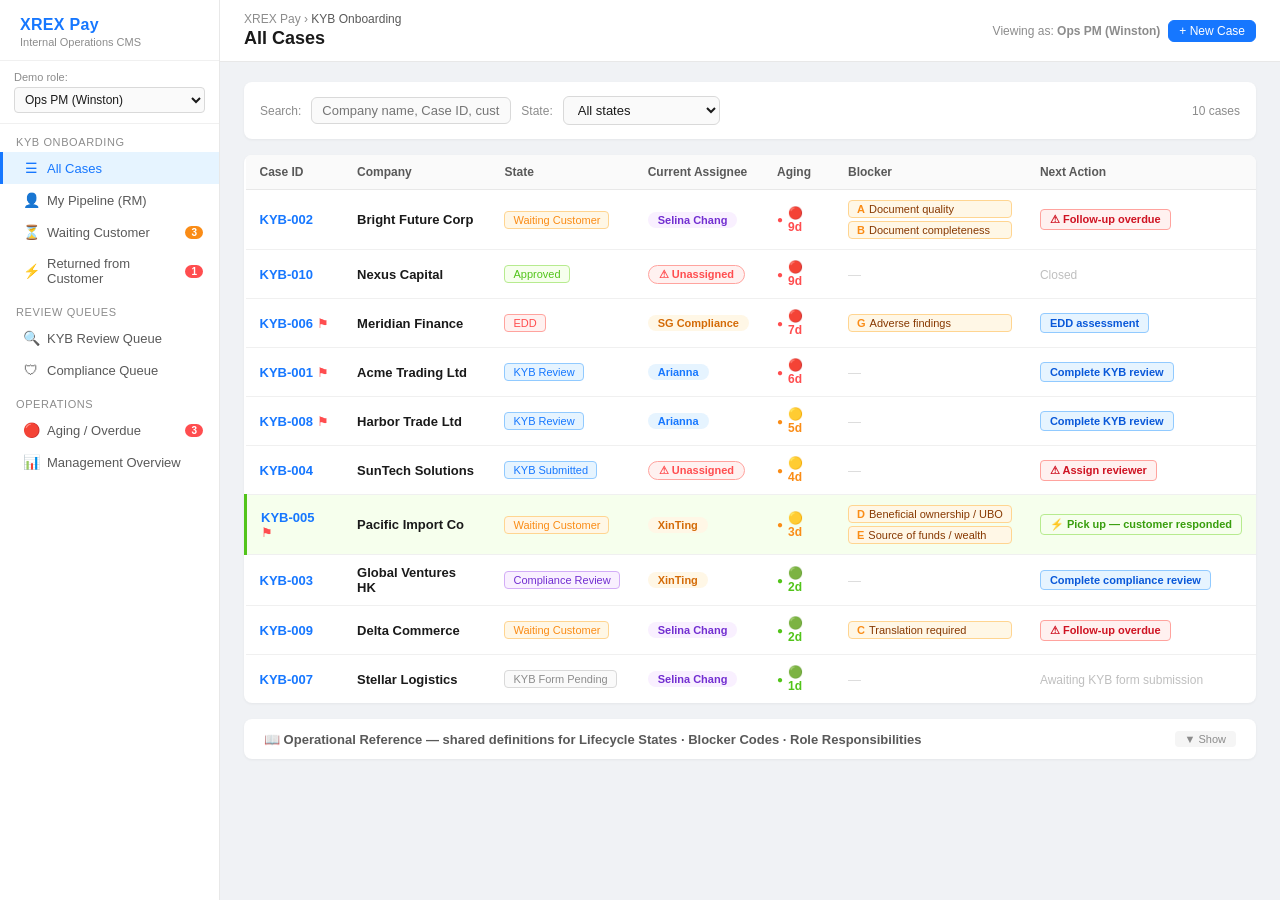
==== site/index.html @ d3f01a3d "Fix lifecycle state entry/exit criteria in Operational Reference KYB Form Pending entry: system-trig" ====
<!DOCTYPE html>
<html lang="en">
<head>
  <meta charset="UTF-8" />
  <meta name="viewport" content="width=device-width, initial-scale=1.0" />
  <title>KYB Operations Dashboard — XREX Pay</title>
  <link rel="stylesheet" href="styles.css" />
</head>
<body>
<div class="app-layout">

  <!-- ── Sidebar ── -->
  <aside class="sidebar">
    <div class="sidebar-logo">
      <div class="logo-label">XREX Pay</div>
      <div class="logo-sub">Internal Operations CMS</div>
    </div>

    <div class="role-switcher">
      <label>Demo role:</label>
      <select id="role-select">
        <option value="ops">Ops PM (Winston)</option>
        <option value="kyb">KYB Reviewer (Ariana)</option>
        <option value="compliance">Compliance (SG Compliance)</option>
        <option value="rm_selina">RM — Selina Chang</option>
      </select>
    </div>

    <div class="nav-group-label">KYB Onboarding</div>
    <div class="nav-item active" data-view="all">
      <span class="nav-icon">☰</span> All Cases
    </div>
    <div class="nav-item" data-view="my_pipeline">
      <span class="nav-icon">👤</span> My Pipeline (RM)
    </div>
    <div class="nav-item" data-view="waiting_customer">
      <span class="nav-icon">⏳</span> Waiting Customer
      <span class="nav-badge orange" id="badge-waiting"></span>
    </div>
    <div class="nav-item" data-view="returned">
      <span class="nav-icon">⚡</span> Returned from Customer
      <span class="nav-badge" id="badge-returned"></span>
    </div>

    <div class="nav-group-label">Review Queues</div>
    <div class="nav-item" data-view="kyb_queue">
      <span class="nav-icon">🔍</span> KYB Review Queue
    </div>
    <div class="nav-item" data-view="compliance_queue">
      <span class="nav-icon">🛡</span> Compliance Queue
    </div>

    <div class="nav-group-label">Operations</div>
    <div class="nav-item" data-view="aging_queue">
      <span class="nav-icon">🔴</span> Aging / Overdue
      <span class="nav-badge" id="badge-overdue"></span>
    </div>
    <div class="nav-item" data-view="mgmt">
      <span class="nav-icon">📊</span> Management Overview
    </div>
  </aside>

  <!-- ── Main content ── -->
  <div class="main-content">
    <div class="page-header">
      <div class="header-left">
        <div class="breadcrumb">XREX Pay &rsaquo; <span>KYB Onboarding</span></div>
        <h1 class="page-title" id="page-title">All Cases</h1>
      </div>
      <div class="header-right">
        <span style="font-size:12px;color:#8c8c8c;">Viewing as: <strong id="role-badge">Ops PM (Winston)</strong></span>
        <button class="btn btn-primary btn-sm" onclick="openModal('create-modal')">+ New Case</button>
      </div>
    </div>

    <div class="content-area">

      <!-- Returned-from-customer alert (shown only on returned view) -->
      <div class="alert-banner" id="returned-alert" style="display:none">
        ⚡ Cases in this queue must be picked up within 4 business hours. Reviewer: open the case and change state to KYB Review or Compliance Review.
      </div>

      <!-- Stats bar (shown only in Management Overview) -->
      <div class="stats-bar" id="stats-bar" style="display:none"></div>

      <!-- Filter bar -->
      <div class="filter-bar">
        <label>Search:</label>
        <input id="search-input" type="text" placeholder="Company name, Case ID, customer…" />
        <label>State:</label>
        <select id="state-filter">
          <option value="">All states</option>
          <option>KYB Form Pending</option>
          <option>KYB Submitted</option>
          <option>KYB Review</option>
          <option>Waiting Customer</option>
          <option>Compliance Review</option>
          <option>EDD</option>
          <option>Approved</option>
          <option>Rejected</option>
          <option>Abandoned</option>
        </select>
        <div class="filter-spacer"></div>
        <span class="filter-count" id="result-count"></span>
      </div>

      <!-- Table -->
      <div class="table-card">
        <div class="table-wrap">
          <table>
            <thead id="table-head"></thead>
            <tbody id="table-body"></tbody>
          </table>
        </div>
      </div>

      <!-- ── Operational Reference ── -->
      <div class="ref-section">
        <div class="ref-toggle-bar" id="ref-toggle-bar" onclick="toggleRef()">
          <span class="ref-toggle-label">📖 Operational Reference — shared definitions for Lifecycle States · Blocker Codes · Role Responsibilities</span>
          <span class="ref-toggle-caret" id="ref-caret">▼ Show</span>
        </div>
        <div id="ref-body" style="display:none">
          <div class="ref-tabs">
            <button class="ref-tab-btn active" onclick="showRefTab('states',this)">Lifecycle States</button>
            <button class="ref-tab-btn" onclick="showRefTab('blockers',this)">Blocker Codes</button>
            <button class="ref-tab-btn" onclick="showRefTab('roles',this)">Role Responsibilities</button>
          </div>

          <!-- ── Tab 1: Lifecycle States ── -->
          <div class="ref-content active" id="ref-states">
            <table class="ref-table">
              <thead>
                <tr>
                  <th style="width:155px">State</th>
                  <th style="width:24%">Definition</th>
                  <th style="width:19%">Entry Criteria</th>
                  <th style="width:19%">Exit Criteria</th>
                  <th style="width:150px">Current Assignee</th>
                  <th style="width:75px">State Type</th>
                </tr>
              </thead>
              <tbody>
                <tr>
                  <td><span class="tag tag-gray">KYB Form Pending</span></td>
                  <td>Customer has completed platform registration but has not submitted the KYB form.</td>
                  <td>Customer successfully completes platform registration.</td>
                  <td>Customer submits KYB form and initial documents → state advances to KYB Submitted.</td>
                  <td><span class="owner-chip owner-rm">Selina Chang</span></td>
                  <td><span class="tag tag-blue" style="font-size:10px">Active</span></td>
                </tr>
                <tr>
                  <td><span class="tag tag-blue">KYB Submitted</span></td>
                  <td>Customer has submitted the KYB form and initial documents, but review has not started yet.</td>
                  <td>Customer submits KYB form and initial documents.</td>
                  <td>Arianna or Charlotte picks up → KYB Review.</td>
                  <td><span class="owner-chip owner-kyb">Arianna</span><span class="ref-alert" style="margin-top:4px;display:block">Pick up within 1 business day</span></td>
                  <td><span class="tag tag-blue" style="font-size:10px">Active</span></td>
                </tr>
                <tr>
                  <td><span class="tag tag-blue">KYB Review</span></td>
                  <td>KYB Team is reviewing document quality and completeness.</td>
                  <td>Reviewer changes state to KYB Review before starting. Required — do not review without updating state.</td>
                  <td>(a) Complete → Compliance Review<br>(b) Docs needed → Waiting Customer<br>(c) Cannot proceed → Abandoned</td>
                  <td><span class="owner-chip owner-kyb">Arianna</span> or <span class="owner-chip owner-kyb">Charlotte</span><span class="ref-note" style="margin-top:4px;display:block">All blockers in one review cycle</span></td>
                  <td><span class="tag tag-blue" style="font-size:10px">Active</span></td>
                </tr>
                <tr>
                  <td><span class="tag tag-orange">Waiting Customer</span></td>
                  <td>Customer action required — document resubmission or additional clarification.</td>
                  <td>Reviewer transitions from KYB Review or Compliance Review. Triggered By and at least one Blocker Category required before transition.</td>
                  <td>Customer submits documents → RM ticks Customer Responded → Reviewer picks up within 4 business hours → Return to previous review stage (KYB Review or Compliance Review).</td>
                  <td><span class="owner-chip owner-rm">Selina Chang</span><span class="ref-note" style="margin-top:4px;display:block">Reviewer owns pickup on response</span></td>
                  <td><span class="tag tag-blue" style="font-size:10px">Active</span></td>
                </tr>
                <tr>
                  <td><span class="tag tag-purple">Compliance Review</span></td>
                  <td>Compliance is reviewing risk, business legitimacy, source of funds/wealth, ownership, or regulatory concerns.</td>
                  <td>KYB Checker advances from KYB Review when all KYB criteria are met.</td>
                  <td>(a) Compliant → Approved<br>(b) Docs needed → Waiting Customer (Compliance)<br>(c) Elevated risk → EDD<br>(d) Non-compliant → Rejected</td>
                  <td><span class="owner-chip owner-compliance">XinTing</span> or <span class="owner-chip owner-compliance">Chung Yee</span></td>
                  <td><span class="tag tag-blue" style="font-size:10px">Active</span></td>
                </tr>
                <tr>
                  <td><span class="tag tag-red">EDD</span></td>
                  <td>Enhanced due diligence required due to higher risk or complexity.</td>
                  <td>SG Compliance triggers from Compliance Review. Examples include: confirmed PEP or sanctions match; adverse media linking principal to financial crime; UBO concerns unresolved after document requests; high-risk jurisdiction; complex or opaque ownership structure; unexplained source of funds or wealth; business legitimacy concerns; internal risk score threshold.</td>
                  <td>(a) Risk acceptable → Approved<br>(b) Risk unacceptable → Rejected</td>
                  <td><span class="owner-chip owner-compliance">SG Compliance</span></td>
                  <td><span class="tag tag-blue" style="font-size:10px">Active</span></td>
                </tr>
                <tr>
                  <td><span class="tag tag-green">Approved</span></td>
                  <td>Customer passed KYB. Cleared to onboard.</td>
                  <td>Compliance Checker approves after completing Compliance Review or EDD.</td>
                  <td>Terminal. RM notifies customer.</td>
                  <td>—</td>
                  <td><span class="tag tag-gray" style="font-size:10px">Closed</span></td>
                </tr>
                <tr>
                  <td><span class="tag tag-red">Rejected</span></td>
                  <td>Customer failed KYB or was rejected by Compliance. Cannot onboard.</td>
                  <td>Arianna, Charlotte, or Compliance rejects with documented reason in Activity Log.</td>
                  <td>Terminal. RM notifies customer within 1 business day.</td>
                  <td>—</td>
                  <td><span class="tag tag-gray" style="font-size:10px">Closed</span></td>
                </tr>
                <tr>
                  <td><span class="tag tag-gray">Abandoned</span></td>
                  <td>Customer stopped progressing or did not respond for a defined period.</td>
                  <td>Waiting Customer or KYB Form Pending inactive for a defined period; customer explicitly withdraws; or RM confirms termination with an Abandoned Reason.</td>
                  <td>Terminal. Customer may re-engage and require a new case.</td>
                  <td><span class="owner-chip owner-rm">Selina Chang</span></td>
                  <td><span class="tag tag-gray" style="font-size:10px">Closed</span></td>
                </tr>
              </tbody>
            </table>

            <!-- EDD Trigger Framework -->
            <div style="margin-top:24px">
              <div style="font-size:11px;font-weight:700;color:#8c8c8c;text-transform:uppercase;letter-spacing:0.5px;margin-bottom:10px;padding-bottom:6px;border-bottom:1px solid #f0f0f0">EDD Trigger Framework — When SG Compliance Escalates to EDD</div>
              <table class="ref-table">
                <thead>
                  <tr><th style="width:110px">Category</th><th>Trigger</th><th style="width:160px">Who Raises</th><th>Threshold</th></tr>
                </thead>
                <tbody>
                  <tr>
                    <td><span class="tag tag-red">Screening</span></td>
                    <td>Confirmed sanctions match (OFAC / UN / local list)</td>
                    <td><span class="owner-chip owner-compliance">SG Compliance</span></td>
                    <td>Any confirmed match — EDD mandatory</td>
                  </tr>
                  <tr>
                    <td><span class="tag tag-red">Screening</span></td>
                    <td>Confirmed PEP match on director, UBO, or authorised signatory</td>
                    <td><span class="owner-chip owner-compliance">SG Compliance</span></td>
                    <td>Confirmed match — EDD mandatory</td>
                  </tr>
                  <tr>
                    <td><span class="tag tag-orange">Screening</span></td>
                    <td>Former government official, state enterprise executive, or regulator (below formal PEP threshold)</td>
                    <td><span class="owner-chip owner-compliance">SG Compliance</span></td>
                    <td>Judgment — document the reasoning</td>
                  </tr>
                  <tr>
                    <td><span class="tag tag-orange">Screening</span></td>
                    <td>Adverse media — material and recent (within 5 years), linking principal to financial crime or regulatory action</td>
                    <td><span class="owner-chip owner-compliance">SG Compliance</span></td>
                    <td>Judgment — old or unrelated coverage does not require EDD</td>
                  </tr>
                  <tr>
                    <td><span class="tag tag-blue">Ownership</span></td>
                    <td>Beneficial ownership cannot be confirmed after 2 rounds of document requests</td>
                    <td><span class="owner-chip owner-kyb">Arianna / Charlotte</span> flags → Compliance decides</td>
                    <td>KYB escalates; Compliance decides on EDD</td>
                  </tr>
                  <tr>
                    <td><span class="tag tag-blue">Ownership</span></td>
                    <td>3+ corporate layers with jurisdictional complexity and no clear path to natural persons</td>
                    <td><span class="owner-chip owner-kyb">Arianna / Charlotte</span> flags → Compliance decides</td>
                    <td>Judgment — document structure in Activity Log</td>
                  </tr>
                  <tr>
                    <td><span class="tag tag-purple">Jurisdiction</span></td>
                    <td>Entity or UBO in FATF grey/blacklisted jurisdiction</td>
                    <td><span class="owner-chip owner-compliance">SG Compliance</span></td>
                    <td>Check FATF list — flag in Compliance Review</td>
                  </tr>
                  <tr>
                    <td><span class="tag tag-gray">Business</span></td>
                    <td>Unusual business model or transaction pattern inconsistent with entity type or stated activities</td>
                    <td><span class="owner-chip owner-compliance">SG Compliance</span></td>
                    <td>Judgment — document specific concern in Activity Log</td>
                  </tr>
                  <tr>
                    <td><span class="tag tag-gray">Funds</span></td>
                    <td>Source of funds or wealth remains unexplained after E document requests (Round 1)</td>
                    <td><span class="owner-chip owner-compliance">SG Compliance</span></td>
                    <td>After one round of E returns insufficient documentation</td>
                  </tr>
                </tbody>
              </table>
              <div style="font-size:11px;color:#8c8c8c;margin-top:8px;line-height:1.6">EDD is a Compliance decision — KYB can flag concerns but cannot trigger EDD. Not every G finding requires EDD: a false positive resolved quickly does not. EDD can revert to Compliance Review if elevated risk is cleared, with documented rationale in Activity Log.</div>
            </div>

          </div>

          <!-- ── Tab 2: Blocker Codes ── -->
          <div class="ref-content" id="ref-blockers">
            <div class="blocker-ref-grid">
              <div class="blocker-ref-card">
                <div class="blocker-ref-header"><span class="blocker-ref-code">A</span><span class="blocker-ref-name">Document Quality</span></div>
                <div class="blocker-ref-body">
                  <div class="blocker-ref-def">The submitted document cannot be accepted due to format, legibility, or validity issues.</div>
                  <div class="blocker-ref-label">Examples</div>
                  <div class="blocker-ref-examples">Screenshot or phone photo instead of a scanned PDF · Blurry or dark scan where text is unreadable · Expired document (passport, license, registration cert) · Black-and-white copy when color is required</div>
                  <div class="blocker-ref-label">Request</div>
                  <span class="blocker-ref-request">"Please resubmit [document name] as a clear, color PDF scan. The document must be valid and unexpired, with all text clearly legible."</span>
                </div>
              </div>
              <div class="blocker-ref-card">
                <div class="blocker-ref-header"><span class="blocker-ref-code">B</span><span class="blocker-ref-name">Document Completeness</span></div>
                <div class="blocker-ref-body">
                  <div class="blocker-ref-def">The required document exists but is not fully submitted.</div>
                  <div class="blocker-ref-label">Examples</div>
                  <div class="blocker-ref-examples">Signature page missing from incorporation certificate · Pages 3–5 missing from bank statement · Form submitted with required sections left blank</div>
                  <div class="blocker-ref-label">Request</div>
                  <span class="blocker-ref-request">"Please resubmit the complete [document name]. The following is missing: [specify page / section / signature]."</span>
                </div>
              </div>
              <div class="blocker-ref-card">
                <div class="blocker-ref-header"><span class="blocker-ref-code">C</span><span class="blocker-ref-name">Translation Required</span></div>
                <div class="blocker-ref-body">
                  <div class="blocker-ref-def">Document is in a language other than English or Traditional Chinese and requires a certified translation.</div>
                  <div class="blocker-ref-label">Examples</div>
                  <div class="blocker-ref-examples">Mandarin-only incorporation certificate · Arabic bank statement · Japanese company profile or registry extract</div>
                  <div class="blocker-ref-label">Request</div>
                  <span class="blocker-ref-request">"Please submit a certified English translation of [document], signed and stamped by a licensed translator. Submit the original and translation together."</span>
                </div>
              </div>
              <div class="blocker-ref-card">
                <div class="blocker-ref-header"><span class="blocker-ref-code">D</span><span class="blocker-ref-name">Beneficial Ownership / UBO</span></div>
                <div class="blocker-ref-body">
                  <div class="blocker-ref-def">Beneficial ownership structure cannot be confirmed from submitted documents. All natural persons holding >25% must be identified and verified.</div>
                  <div class="blocker-ref-label">Examples</div>
                  <div class="blocker-ref-examples">Corporate shareholder with no natural persons identified below · UBO holding >25% not declared · Identity documents (passport or national ID) missing for one or more UBOs</div>
                  <div class="blocker-ref-label">Request</div>
                  <span class="blocker-ref-request">"Please submit: (1) UBO declaration form naming all natural persons with >25% beneficial ownership; (2) Passport or national ID copy for each identified UBO."</span>
                </div>
              </div>
              <div class="blocker-ref-card">
                <div class="blocker-ref-header"><span class="blocker-ref-code">E</span><span class="blocker-ref-name">Source of Funds / Source of Wealth</span></div>
                <div class="blocker-ref-body">
                  <div class="blocker-ref-def">SoF and SoW are distinct questions requiring different documents. <strong>You must specify which is required when entering Waiting Customer — leaving this ambiguous causes a second round.</strong></div>
                  <div style="display:grid;grid-template-columns:1fr 1fr;gap:8px;margin:8px 0">
                    <div style="background:#f6ffed;border:1px solid #b7eb8f;border-radius:4px;padding:8px">
                      <div class="blocker-ref-label" style="color:#389e0d">Source of Funds (SoF)</div>
                      <div style="font-size:11px;color:#595959;margin-top:3px;line-height:1.5"><em>Where did THIS transaction's money come from?</em><br><strong>Documents:</strong> Bank statements 6–12 months · Invoices / payroll · Asset sale records</div>
                    </div>
                    <div style="background:#fff7e6;border:1px solid #ffd591;border-radius:4px;padding:8px">
                      <div class="blocker-ref-label" style="color:#d46b08">Source of Wealth (SoW)</div>
                      <div style="font-size:11px;color:#595959;margin-top:3px;line-height:1.5"><em>How did the UBO accumulate their overall wealth?</em><br><strong>Documents:</strong> Multi-year financials · Property / investment records · Inheritance docs</div>
                    </div>
                  </div>
                  <div class="blocker-ref-label">When to raise each</div>
                  <div class="blocker-ref-examples">SoF: transaction volume high or inflows unexplained · SoW: UBO net worth inconsistent with declared income or business size · Both: high-risk profile with significant volume</div>
                  <span class="blocker-ref-alert">⚠ Select SoF / SoW / Both in the state change modal when entering Waiting Customer with E. The system requires a sub-selection before confirming.</span>
                </div>
              </div>
              <div class="blocker-ref-card">
                <div class="blocker-ref-header"><span class="blocker-ref-code">F</span><span class="blocker-ref-name">Business Legitimacy</span></div>
                <div class="blocker-ref-body">
                  <div class="blocker-ref-def">Stated business activities cannot be verified or are inconsistent with submitted documentation.</div>
                  <div class="blocker-ref-label">Examples</div>
                  <div class="blocker-ref-examples">Business license scope does not match stated activities · Website inaccessible or describes different services · Trading volume claimed is inconsistent with business size or history</div>
                  <div class="blocker-ref-label">Request</div>
                  <span class="blocker-ref-request">"Please provide: business license (showing permitted activities), company website URL, and a brief description of your primary business activities and customers or suppliers."</span>
                </div>
              </div>
              <div class="blocker-ref-card">
                <div class="blocker-ref-header" style="background:#fff1f0;border-bottom-color:#ffa39e"><span class="blocker-ref-code" style="color:#ff4d4f">G</span><span class="blocker-ref-name" style="color:#a8071a">Adverse Findings — Compliance Escalation Flag</span></div>
                <div class="blocker-ref-body">
                  <div class="blocker-ref-def"><strong>G is not a document blocker.</strong> It is a compliance escalation flag. When G is raised, the action is internal — not a customer document request. <strong>G as the sole blocker blocks the Waiting Customer transition.</strong></div>
                  <div class="blocker-ref-label">Findings that trigger G</div>
                  <div class="blocker-ref-examples">PEP match on director, UBO, or authorised signatory · OFAC / UN / local sanctions match · Adverse media linking principal to regulatory action, fraud, or financial crime</div>
                  <div class="blocker-ref-label">Correct action when G is raised</div>
                  <div style="font-size:11px;color:#595959;line-height:1.7;margin-top:3px">
                    <strong>1.</strong> Do not contact the customer or request documents.<br>
                    <strong>2.</strong> Transition to Compliance Review (if not already there).<br>
                    <strong>3.</strong> Log the specific finding in Activity Log.<br>
                    <strong>4.</strong> SG Compliance assesses → decides: clear, EDD, or reject.<br>
                    <strong>5.</strong> EDD is triggered by Compliance only — not by the KYB reviewer.
                  </div>
                  <span class="blocker-ref-alert" style="margin-top:6px">⚠ G alone → not Waiting Customer. G + document blockers (e.g. G + D) → Waiting Customer is allowed, but document request must be Compliance-directed.</span>
                </div>
              </div>
              <div class="blocker-ref-card">
                <div class="blocker-ref-header"><span class="blocker-ref-code">H</span><span class="blocker-ref-name">Internal / Process Issue</span></div>
                <div class="blocker-ref-body">
                  <div class="blocker-ref-def">The delay is caused by an internal issue — not by the customer.</div>
                  <div class="blocker-ref-label">Examples</div>
                  <div class="blocker-ref-examples">Reviewer unavailable due to leave · Unclear internal ownership · Pending legal or compliance opinion · System access issue</div>
                  <span class="blocker-ref-alert">⚠ Do NOT send the case to Waiting Customer for Blocker H. Case stays in the reviewer's current state. Log the issue in Activity Log and notify Ops PM. The customer is not responsible for internal delays and must not be contacted about them.</span>
                </div>
              </div>
            </div>
          </div>

          <!-- ── Tab 3: Role Responsibilities ── -->
          <div class="ref-content" id="ref-roles">
            <div class="role-cards">
              <div class="role-card">
                <div class="role-card-header rm">Selina Chang — RM</div>
                <div class="role-card-body">
                  <div class="role-section">
                    <div class="role-section-title">Responsibilities</div>
                    <ul>
                      <li>Create KYB cases at point of customer registration</li>
                      <li>Maintain customer relationship throughout the onboarding lifecycle</li>
                      <li>Log every customer contact attempt with date and outcome</li>
                      <li>Set and update Next Follow-up Date after each contact</li>
                      <li>Tick Customer Responded immediately when customer submits documents</li>
                      <li>Advance KYB Form Pending → KYB Submitted after confirming document submission</li>
                      <li>Mark Abandoned after 3 unanswered attempts within 14 days — notify Ops PM first</li>
                    </ul>
                  </div>
                  <div class="role-section dont">
                    <div class="role-section-title">Does NOT</div>
                    <ul>
                      <li>Assess or review KYB documents — Arianna's scope</li>
                      <li>Change state to KYB Review, Compliance Review, or EDD</li>
                      <li>Remove the Customer Responded checkbox — reviewer's action</li>
                      <li>Contact customer about compliance findings — SG Compliance directs this</li>
                    </ul>
                  </div>
                </div>
              </div>
              <div class="role-card">
                <div class="role-card-header kyb">Arianna — KYB Reviewer</div>
                <div class="role-card-body">
                  <div class="role-section">
                    <div class="role-section-title">Responsibilities</div>
                    <ul>
                      <li>Pick up KYB Submitted cases within 1 business day</li>
                      <li>Change state to KYB Review explicitly before starting review</li>
                      <li>Identify ALL blockers in a single review cycle</li>
                      <li>Log all blockers with specific notes before entering Waiting Customer</li>
                      <li>Pick up from Returned from Customer queue within 4 business hours</li>
                      <li>Clear the Customer Responded checkbox when picking up a returned case</li>
                      <li>Advance to Compliance Review only when all KYB criteria are fully met</li>
                    </ul>
                  </div>
                  <div class="role-section dont">
                    <div class="role-section-title">Does NOT</div>
                    <ul>
                      <li>Contact customers directly — Selina's scope</li>
                      <li>Make decisions on sanctions, PEP, or adverse media — escalate to SG Compliance</li>
                      <li>Approve or reject cases</li>
                    </ul>
                  </div>
                </div>
              </div>
              <div class="role-card">
                <div class="role-card-header comp">SG Compliance</div>
                <div class="role-card-body">
                  <div class="role-section">
                    <div class="role-section-title">Responsibilities</div>
                    <ul>
                      <li>Pick up Compliance Review cases within 1 business day</li>
                      <li>Conduct PEP screening, sanctions screening, and adverse media review</li>
                      <li>Assess source of funds and source of wealth as required</li>
                      <li>Trigger Waiting Customer (Triggered By: Compliance) when additional documents are needed</li>
                      <li>Trigger EDD when specific risk criteria are met</li>
                      <li>Issue Approved or Rejected with findings documented in Activity Log before state change</li>
                      <li>Manage EDD cases through to a final decision</li>
                    </ul>
                  </div>
                  <div class="role-section dont">
                    <div class="role-section-title">Does NOT</div>
                    <ul>
                      <li>Review KYB-layer documents — Arianna's scope</li>
                      <li>Contact customers directly — Selina's scope</li>
                      <li>Issue Approved or Rejected without a logged finding</li>
                    </ul>
                  </div>
                </div>
              </div>
            </div>
          </div>

        </div><!-- end ref-body -->
      </div><!-- end ref-section -->

    </div>
  </div>

</div>

<!-- ── Drawer backdrop ── -->
<div class="drawer-backdrop" id="drawer-backdrop" onclick="document.querySelectorAll('.drawer.open').forEach(d=>d.classList.remove('open'));this.classList.remove('open')"></div>

<!-- ── Create Case Modal ── -->
<div class="modal-backdrop" id="create-modal">
  <div class="modal">
    <div class="modal-header">
      <div class="modal-title">Create New KYB Case</div>
    </div>
    <div class="modal-body">
      <div class="form-row">
        <div class="form-group">
          <label class="form-label">Customer Name *</label>
          <input class="form-input" type="text" placeholder="Full legal name" />
        </div>
        <div class="form-group">
          <label class="form-label">Company Name *</label>
          <input class="form-input" type="text" placeholder="Registered company name" />
        </div>
      </div>
      <div class="form-row">
        <div class="form-group">
          <label class="form-label">RM Owner *</label>
          <select class="form-select">
            <option>Selina Chang</option>
          </select>
        </div>
        <div class="form-group">
          <label class="form-label">Registration Date *</label>
          <input class="form-input" type="date" value="2026-06-01" />
        </div>
      </div>
      <div class="form-row">
        <div class="form-group full">
          <label class="form-label">Case Notes</label>
          <textarea class="form-textarea" placeholder="Initial context, source of lead, any known flags…"></textarea>
        </div>
      </div>
      <p style="font-size:12px;color:#8c8c8c;margin-top:4px">Initial state: <strong>KYB Form Pending</strong>. Case ID will be auto-assigned.</p>
    </div>
    <div class="modal-footer">
      <button class="btn btn-default" onclick="closeModal('create-modal')">Cancel</button>
      <button class="btn btn-primary" onclick="alert('Demo: Case would be created with next sequential ID (KYB-011). State: KYB Form Pending.');closeModal('create-modal')">Create Case</button>
    </div>
  </div>
</div>

<script src="app.js"></script>
<script>
  document.addEventListener('DOMContentLoaded', initIndex);

  function toggleRef() {
    const body = document.getElementById('ref-body');
    const caret = document.getElementById('ref-caret');
    const bar = document.getElementById('ref-toggle-bar');
    const open = body.style.display === 'none';
    body.style.display = open ? '' : 'none';
    caret.textContent = open ? '▲ Hide' : '▼ Show';
    bar.classList.toggle('open', open);
  }

  function showRefTab(tab, btn) {
    document.querySelectorAll('.ref-content').forEach(el => el.classList.remove('active'));
    document.querySelectorAll('.ref-tab-btn').forEach(el => el.classList.remove('active'));
    document.getElementById('ref-' + tab).classList.add('active');
    btn.classList.add('active');
  }
</script>
</body>
</html>
---- site/styles.css ----
/* ── Reset & Base ── */
*, *::before, *::after { box-sizing: border-box; margin: 0; padding: 0; }
body { font-family: -apple-system, BlinkMacSystemFont, 'Segoe UI', sans-serif; font-size: 14px; color: #1a1a1a; background: #f0f2f5; }
a { text-decoration: none; color: inherit; }

/* ── Layout ── */
.app-layout { display: flex; height: 100vh; overflow: hidden; }
.sidebar { width: 220px; min-width: 220px; background: #fff; border-right: 1px solid #e8e8e8; display: flex; flex-direction: column; overflow-y: auto; }
.main-content { flex: 1; display: flex; flex-direction: column; overflow: hidden; }
.content-area { flex: 1; overflow-y: auto; padding: 20px 24px; }

/* ── Sidebar ── */
.sidebar-logo { padding: 16px 20px 12px; border-bottom: 1px solid #f0f0f0; }
.sidebar-logo .logo-label { font-size: 16px; font-weight: 600; color: #1677ff; letter-spacing: 0.3px; }
.sidebar-logo .logo-sub { font-size: 11px; color: #8c8c8c; margin-top: 2px; }

.role-switcher { padding: 10px 14px; border-bottom: 1px solid #f0f0f0; }
.role-switcher label { font-size: 11px; color: #8c8c8c; display: block; margin-bottom: 4px; }
.role-switcher select { width: 100%; font-size: 12px; padding: 4px 6px; border: 1px solid #d9d9d9; border-radius: 4px; background: #fafafa; color: #1a1a1a; cursor: pointer; }

.nav-group-label { padding: 12px 16px 4px; font-size: 11px; color: #8c8c8c; font-weight: 500; text-transform: uppercase; letter-spacing: 0.6px; }
.nav-item { display: flex; align-items: center; gap: 8px; padding: 8px 16px 8px 20px; cursor: pointer; color: #595959; font-size: 13px; transition: all 0.15s; border-left: 3px solid transparent; position: relative; }
.nav-item:hover { background: #f5f5f5; color: #1677ff; }
.nav-item.active { background: #e6f4ff; color: #1677ff; border-left-color: #1677ff; font-weight: 500; }
.nav-item .nav-icon { font-size: 14px; width: 16px; text-align: center; }
.nav-badge { margin-left: auto; background: #ff4d4f; color: #fff; border-radius: 10px; font-size: 10px; padding: 1px 6px; font-weight: 600; }
.nav-badge.orange { background: #fa8c16; }
.nav-badge.blue { background: #1677ff; }

/* ── Page Header ── */
.page-header { background: #fff; border-bottom: 1px solid #e8e8e8; padding: 12px 24px; display: flex; align-items: center; justify-content: space-between; flex-wrap: wrap; gap: 8px; }
.header-left { display: flex; flex-direction: column; gap: 2px; }
.breadcrumb { font-size: 12px; color: #8c8c8c; }
.breadcrumb span { color: #595959; }
.page-title { font-size: 18px; font-weight: 600; color: #1a1a1a; }
.header-right { display: flex; align-items: center; gap: 8px; }

/* ── Buttons ── */
.btn { display: inline-flex; align-items: center; gap: 6px; padding: 6px 14px; border-radius: 6px; font-size: 13px; font-weight: 500; cursor: pointer; border: 1px solid transparent; transition: all 0.15s; }
.btn-primary { background: #1677ff; color: #fff; border-color: #1677ff; }
.btn-primary:hover { background: #4096ff; border-color: #4096ff; }
.btn-default { background: #fff; color: #595959; border-color: #d9d9d9; }
.btn-default:hover { color: #1677ff; border-color: #1677ff; }
.btn-danger { background: #fff; color: #ff4d4f; border-color: #ff4d4f; }
.btn-danger:hover { background: #fff1f0; }
.btn-ghost { background: transparent; color: #595959; border-color: transparent; }
.btn-ghost:hover { background: #f5f5f5; color: #1677ff; }
.btn-sm { padding: 3px 10px; font-size: 12px; }
.btn-icon { padding: 6px; border-radius: 6px; background: transparent; border: 1px solid transparent; cursor: pointer; color: #595959; font-size: 16px; transition: all 0.15s; }
.btn-icon:hover { background: #f5f5f5; color: #1677ff; }

/* ── Filter Bar ── */
.filter-bar { background: #fff; border-radius: 8px; padding: 14px 16px; margin-bottom: 16px; display: flex; align-items: center; gap: 10px; flex-wrap: wrap; box-shadow: 0 1px 3px rgba(0,0,0,0.05); }
.filter-bar input, .filter-bar select { padding: 5px 10px; border: 1px solid #d9d9d9; border-radius: 6px; font-size: 13px; color: #1a1a1a; background: #fafafa; }
.filter-bar input:focus, .filter-bar select:focus { outline: none; border-color: #1677ff; box-shadow: 0 0 0 2px rgba(22,119,255,0.1); }
.filter-bar input { min-width: 200px; }
.filter-bar label { font-size: 12px; color: #8c8c8c; white-space: nowrap; }
.filter-spacer { flex: 1; }
.filter-count { font-size: 12px; color: #8c8c8c; white-space: nowrap; }

/* ── Table ── */
.table-card { background: #fff; border-radius: 8px; box-shadow: 0 1px 3px rgba(0,0,0,0.05); overflow: hidden; }
.table-wrap { overflow-x: auto; }
table { width: 100%; border-collapse: collapse; }
thead th { background: #fafafa; padding: 10px 14px; text-align: left; font-size: 12px; font-weight: 600; color: #595959; border-bottom: 1px solid #e8e8e8; white-space: nowrap; cursor: pointer; user-select: none; }
thead th:hover { background: #f0f0f0; color: #1677ff; }
thead th .sort-icon { margin-left: 4px; opacity: 0.4; }
thead th.sorted .sort-icon { opacity: 1; color: #1677ff; }
tbody tr { border-bottom: 1px solid #f0f0f0; transition: background 0.1s; cursor: pointer; }
tbody tr:last-child { border-bottom: none; }
tbody tr:hover { background: #fafafa; }
tbody td { padding: 10px 14px; font-size: 13px; color: #1a1a1a; vertical-align: middle; }
.table-empty { padding: 48px; text-align: center; color: #8c8c8c; }

/* ── Tags / Badges ── */
.tag { display: inline-flex; align-items: center; gap: 4px; padding: 2px 8px; border-radius: 4px; font-size: 11px; font-weight: 500; white-space: nowrap; }
.tag-default { background: #f5f5f5; color: #595959; border: 1px solid #e8e8e8; }
.tag-blue { background: #e6f4ff; color: #1677ff; border: 1px solid #91caff; }
.tag-green { background: #f6ffed; color: #52c41a; border: 1px solid #b7eb8f; }
.tag-orange { background: #fff7e6; color: #fa8c16; border: 1px solid #ffd591; }
.tag-red { background: #fff1f0; color: #ff4d4f; border: 1px solid #ffa39e; }
.tag-purple { background: #f9f0ff; color: #722ed1; border: 1px solid #d3adf7; }
.tag-gray { background: #fafafa; color: #8c8c8c; border: 1px solid #d9d9d9; }
.tag-cyan { background: #e6fffb; color: #13c2c2; border: 1px solid #87e8de; }

/* ── Aging indicators ── */
.aging-dot { display: inline-flex; align-items: center; gap: 5px; font-size: 12px; font-weight: 600; }
.aging-dot.green { color: #52c41a; }
.aging-dot.yellow { color: #fa8c16; }
.aging-dot.red { color: #ff4d4f; }
.aging-dot::before { content: '●'; font-size: 10px; }

/* ── Priority flag ── */
.priority-flag { color: #ff4d4f; font-size: 13px; }

/* ── Drawer ── */
.drawer-backdrop { position: fixed; inset: 0; background: rgba(0,0,0,0.45); z-index: 1000; opacity: 0; pointer-events: none; transition: opacity 0.25s; }
.drawer-backdrop.open { opacity: 1; pointer-events: all; }
.drawer { position: fixed; top: 0; right: -700px; width: 680px; height: 100%; background: #fff; z-index: 1001; display: flex; flex-direction: column; box-shadow: -4px 0 20px rgba(0,0,0,0.12); transition: right 0.3s cubic-bezier(0.23,1,0.32,1); }
.drawer.open { right: 0; }
.drawer-sm { width: 420px; right: -420px; }
.drawer-sm.open { right: 0; }
.drawer-header { padding: 16px 20px; border-bottom: 1px solid #e8e8e8; display: flex; align-items: center; justify-content: space-between; flex-shrink: 0; }
.drawer-title { font-size: 15px; font-weight: 600; color: #1a1a1a; }
.drawer-close { background: none; border: none; font-size: 18px; color: #8c8c8c; cursor: pointer; padding: 4px; border-radius: 4px; line-height: 1; }
.drawer-close:hover { background: #f5f5f5; color: #1a1a1a; }
.drawer-body { flex: 1; overflow-y: auto; padding: 20px; }
.drawer-footer { padding: 12px 20px; border-top: 1px solid #e8e8e8; display: flex; justify-content: flex-end; gap: 8px; flex-shrink: 0; }

/* ── Activity Log ── */
.activity-timeline { display: flex; flex-direction: column; gap: 0; }
.activity-entry { display: flex; gap: 12px; position: relative; padding-bottom: 20px; }
.activity-entry:last-child { padding-bottom: 0; }
.activity-entry:last-child .activity-line { display: none; }
.activity-dot-col { display: flex; flex-direction: column; align-items: center; min-width: 28px; }
.activity-dot { width: 8px; height: 8px; border-radius: 50%; background: #1677ff; border: 2px solid #fff; box-shadow: 0 0 0 2px #1677ff; margin-top: 5px; flex-shrink: 0; }
.activity-dot.green { background: #52c41a; box-shadow: 0 0 0 2px #52c41a; }
.activity-dot.orange { background: #fa8c16; box-shadow: 0 0 0 2px #fa8c16; }
.activity-dot.red { background: #ff4d4f; box-shadow: 0 0 0 2px #ff4d4f; }
.activity-dot.gray { background: #8c8c8c; box-shadow: 0 0 0 2px #8c8c8c; }
.activity-line { flex: 1; width: 1px; background: #e8e8e8; margin-top: 4px; }
.activity-content { flex: 1; padding-bottom: 0; }
.activity-meta { display: flex; align-items: center; gap: 6px; flex-wrap: wrap; margin-bottom: 3px; }
.activity-actor { font-size: 12px; font-weight: 600; color: #1a1a1a; }
.activity-ts { font-size: 11px; color: #8c8c8c; }
.activity-desc { font-size: 13px; color: #595959; line-height: 1.5; }

/* ── Modal ── */
.modal-backdrop { position: fixed; inset: 0; background: rgba(0,0,0,0.45); z-index: 2000; display: flex; align-items: center; justify-content: center; opacity: 0; pointer-events: none; transition: opacity 0.2s; }
.modal-backdrop.open { opacity: 1; pointer-events: all; }
.modal { background: #fff; border-radius: 8px; width: 480px; max-width: 92vw; box-shadow: 0 8px 32px rgba(0,0,0,0.18); transform: scale(0.96); transition: transform 0.2s; }
.modal-backdrop.open .modal { transform: scale(1); }
.modal-header { padding: 16px 20px 12px; border-bottom: 1px solid #f0f0f0; }
.modal-title { font-size: 15px; font-weight: 600; }
.modal-body { padding: 20px; }
.modal-footer { padding: 12px 20px 16px; display: flex; justify-content: flex-end; gap: 8px; }

/* ── Form fields ── */
.form-section { margin-bottom: 20px; }
.form-section-title { font-size: 12px; font-weight: 600; color: #8c8c8c; text-transform: uppercase; letter-spacing: 0.6px; margin-bottom: 10px; padding-bottom: 6px; border-bottom: 1px solid #f0f0f0; }
.form-row { display: flex; gap: 16px; margin-bottom: 12px; flex-wrap: wrap; }
.form-group { display: flex; flex-direction: column; gap: 4px; flex: 1; min-width: 140px; }
.form-group.full { flex: 0 0 100%; }
.form-label { font-size: 12px; color: #8c8c8c; font-weight: 500; }
.form-value { font-size: 13px; color: #1a1a1a; }
.form-input { padding: 6px 10px; border: 1px solid #d9d9d9; border-radius: 6px; font-size: 13px; width: 100%; background: #fafafa; }
.form-input:focus { outline: none; border-color: #1677ff; box-shadow: 0 0 0 2px rgba(22,119,255,0.1); }
.form-select { padding: 6px 10px; border: 1px solid #d9d9d9; border-radius: 6px; font-size: 13px; width: 100%; background: #fafafa; }
.form-textarea { padding: 8px 10px; border: 1px solid #d9d9d9; border-radius: 6px; font-size: 13px; width: 100%; background: #fafafa; resize: vertical; min-height: 80px; }
.form-checkbox { display: flex; align-items: center; gap: 8px; cursor: pointer; }
.form-checkbox input[type=checkbox] { width: 14px; height: 14px; accent-color: #1677ff; cursor: pointer; }

/* ── Case Detail Layout ── */
.detail-layout { display: flex; gap: 20px; align-items: flex-start; }
.detail-main { flex: 1; min-width: 0; display: flex; flex-direction: column; gap: 16px; }
.detail-sidebar { width: 340px; min-width: 340px; display: flex; flex-direction: column; gap: 16px; }
.panel { background: #fff; border-radius: 8px; padding: 18px 20px; box-shadow: 0 1px 3px rgba(0,0,0,0.05); }
.panel-title { font-size: 12px; font-weight: 600; color: #8c8c8c; text-transform: uppercase; letter-spacing: 0.6px; margin-bottom: 14px; padding-bottom: 8px; border-bottom: 1px solid #f0f0f0; }

/* ── Blocker tags ── */
.blocker-list { display: flex; flex-wrap: wrap; gap: 6px; }
.blocker-tag { display: inline-flex; align-items: center; gap: 4px; padding: 3px 10px; border-radius: 4px; font-size: 11px; font-weight: 500; background: #fff7e6; color: #fa8c16; border: 1px solid #ffd591; }

/* ── Stats bar (Management Overview) ── */
.stats-bar { display: flex; gap: 12px; margin-bottom: 16px; flex-wrap: wrap; }
.stat-card { background: #fff; border-radius: 8px; padding: 14px 18px; flex: 1; min-width: 120px; box-shadow: 0 1px 3px rgba(0,0,0,0.05); }
.stat-label { font-size: 11px; color: #8c8c8c; margin-bottom: 4px; }
.stat-value { font-size: 22px; font-weight: 700; color: #1a1a1a; }
.stat-value.red { color: #ff4d4f; }
.stat-value.orange { color: #fa8c16; }
.stat-value.green { color: #52c41a; }

/* ── Alert banner ── */
.alert-banner { background: #fff1f0; border: 1px solid #ffa39e; border-radius: 6px; padding: 8px 14px; font-size: 12px; color: #ff4d4f; display: flex; align-items: center; gap: 6px; margin-bottom: 12px; }

/* ── Inline action bar (case detail top) ── */
.action-bar { background: #fff; border-radius: 8px; padding: 12px 16px; display: flex; align-items: center; gap: 10px; flex-wrap: wrap; box-shadow: 0 1px 3px rgba(0,0,0,0.05); margin-bottom: 4px; }
.action-bar-title { font-size: 13px; color: #8c8c8c; margin-right: 4px; }
.action-divider { width: 1px; height: 20px; background: #e8e8e8; margin: 0 4px; }

/* ── Row states ── */
/* Returned-from-customer rows get a green tint so reviewers spot them instantly */
tbody tr.row-returned { background: #f6ffed; }
tbody tr.row-returned:hover { background: #d9f7be !important; }
tbody tr.row-returned td:first-child { border-left: 3px solid #52c41a; }

/* ── Current Owner chip — shows WHO must act, not just who is assigned ── */
.owner-chip { display: inline-flex; align-items: center; padding: 2px 10px; border-radius: 12px; font-size: 11px; font-weight: 600; white-space: nowrap; }
/* RM owns waiting-customer follow-up */
.owner-rm         { background: #f9f0ff; color: #722ed1; }
/* KYB Reviewer owns their review queue */
.owner-kyb        { background: #e6f4ff; color: #1677ff; }
/* Compliance owns compliance review and EDD */
.owner-compliance { background: #fff7e6; color: #d46b08; }
/* Unassigned = blocker, shown in red */
.owner-unassigned { background: #fff1f0; color: #ff4d4f; border: 1px solid #ffa39e; }

/* ── Next Action chips — replaces status-only view with decision visibility ── */
.action-chip { display: inline-flex; align-items: center; padding: 3px 9px; border-radius: 4px; font-size: 11px; font-weight: 600; white-space: nowrap; }
/* Urgent: customer responded, reviewer must act within 4h */
.action-urgent  { background: #f6ffed; color: #389e0d; border: 1px solid #b7eb8f; }
/* Warning: overdue follow-up, unassigned reviewer */
.action-warning { background: #fff1f0; color: #cf1322; border: 1px solid #ffa39e; }
/* Active: in review, reviewer is working */
.action-active  { background: #e6f4ff; color: #0958d9; border: 1px solid #91caff; }
/* Waiting: follow-up needed, not yet overdue */
.action-waiting { background: #fff7e6; color: #d46b08; border: 1px solid #ffd591; }
/* Passive: no action needed from operator */
.action-passive { font-size: 12px; color: #bfbfbf; }

/* ── Blocker display — code + full label, not just code letter ── */
.blocker-tag { display: block; margin-bottom: 3px; padding: 2px 8px; border-radius: 4px; font-size: 11px; font-weight: 500; background: #fff7e6; color: #873800; border: 1px solid #ffd591; white-space: nowrap; }
.blocker-tag:last-child { margin-bottom: 0; }
.blocker-code { font-weight: 700; margin-right: 4px; color: #fa8c16; }

/* ── Date highlights for Selina's follow-up view ── */
.overdue-date { color: #cf1322; font-weight: 700; }
.today-date   { color: #d46b08; font-weight: 700; }

/* ── Stage breakdown table (Winston's Management Overview) ── */
.stage-breakdown { width: 100%; border-collapse: collapse; font-size: 13px; }
.stage-breakdown th { background: #fafafa; padding: 8px 12px; text-align: left; font-size: 11px; font-weight: 600; color: #8c8c8c; border-bottom: 1px solid #e8e8e8; text-transform: uppercase; letter-spacing: 0.4px; }
.stage-breakdown td { padding: 10px 12px; border-bottom: 1px solid #f5f5f5; vertical-align: middle; }
.stage-breakdown tr:last-child td { border-bottom: none; }
/* Bottleneck rows get a warm tint so Winston spots them without reading numbers */
.stage-breakdown tr.bottleneck-row td { background: #fffbe6; }
.stage-breakdown tr.bottleneck-row:first-child td:first-child { border-left: 3px solid #fa8c16; }

/* Stats bar allows block layout in management view */
.stats-bar { margin-bottom: 16px; }

/* ── Operational Reference Section ── */
.ref-section { background: #fff; border-radius: 8px; box-shadow: 0 1px 3px rgba(0,0,0,0.05); margin-top: 16px; overflow: hidden; }
.ref-toggle-bar { display: flex; align-items: center; justify-content: space-between; padding: 12px 20px; cursor: pointer; user-select: none; transition: background 0.1s; }
.ref-toggle-bar:hover { background: #fafafa; }
.ref-toggle-bar.open { border-bottom: 1px solid #e8e8e8; }
.ref-toggle-label { font-size: 13px; font-weight: 600; color: #595959; display: flex; align-items: center; gap: 8px; }
.ref-toggle-caret { font-size: 11px; color: #8c8c8c; background: #f5f5f5; padding: 2px 10px; border-radius: 4px; white-space: nowrap; }

.ref-tabs { display: flex; border-bottom: 1px solid #e8e8e8; padding: 0 20px; background: #fafafa; }
.ref-tab-btn { padding: 10px 16px; font-size: 12px; font-weight: 500; color: #8c8c8c; cursor: pointer; border: none; border-bottom: 2px solid transparent; margin-bottom: -1px; background: none; transition: all 0.15s; white-space: nowrap; }
.ref-tab-btn:hover { color: #1677ff; }
.ref-tab-btn.active { color: #1677ff; border-bottom-color: #1677ff; }
.ref-content { padding: 20px; display: none; }
.ref-content.active { display: block; }

/* Reference table (Lifecycle States tab) */
.ref-table { width: 100%; border-collapse: collapse; font-size: 12px; }
.ref-table th { background: #fafafa; padding: 8px 12px; text-align: left; font-size: 10px; font-weight: 700; color: #8c8c8c; border-bottom: 2px solid #e8e8e8; text-transform: uppercase; letter-spacing: 0.5px; white-space: nowrap; }
.ref-table td { padding: 12px; border-bottom: 1px solid #f5f5f5; vertical-align: top; line-height: 1.6; }
.ref-table tr:last-child td { border-bottom: none; }
.ref-note { font-size: 11px; color: #8c8c8c; font-style: italic; display: block; }
.ref-alert { font-size: 11px; color: #cf1322; font-weight: 600; display: block; }

/* Blocker reference grid (Blocker Codes tab) */
.blocker-ref-grid { display: grid; grid-template-columns: 1fr 1fr; gap: 12px; }
.blocker-ref-card { border: 1px solid #f0f0f0; border-radius: 6px; overflow: hidden; }
.blocker-ref-header { display: flex; align-items: center; gap: 10px; padding: 10px 14px; background: #fff7e6; border-bottom: 1px solid #ffe7ba; }
.blocker-ref-code { font-size: 16px; font-weight: 800; color: #fa8c16; min-width: 20px; }
.blocker-ref-name { font-size: 12px; font-weight: 700; color: #873800; }
.blocker-ref-body { padding: 12px 14px; }
.blocker-ref-def { font-size: 12px; color: #595959; margin-bottom: 8px; line-height: 1.5; }
.blocker-ref-label { font-size: 10px; font-weight: 700; color: #8c8c8c; text-transform: uppercase; letter-spacing: 0.5px; margin-top: 8px; margin-bottom: 3px; }
.blocker-ref-examples { font-size: 11px; color: #8c8c8c; line-height: 1.6; }
.blocker-ref-request { font-size: 11px; color: #0958d9; background: #e6f4ff; padding: 6px 10px; border-radius: 4px; border-left: 2px solid #4096ff; font-style: italic; line-height: 1.5; margin-top: 6px; display: block; }
.blocker-ref-alert { font-size: 11px; color: #cf1322; background: #fff1f0; padding: 6px 10px; border-radius: 4px; border-left: 2px solid #ff4d4f; font-weight: 600; line-height: 1.5; margin-top: 6px; display: block; }

/* Role responsibility cards (Role Responsibilities tab) */
.role-cards { display: grid; grid-template-columns: 1fr 1fr 1fr; gap: 16px; }
.role-card { border: 1px solid #e8e8e8; border-radius: 8px; overflow: hidden; }
.role-card-header { padding: 12px 16px; font-size: 13px; font-weight: 700; }
.role-card-header.rm   { background: #f9f0ff; color: #531dab; border-bottom: 2px solid #d3adf7; }
.role-card-header.kyb  { background: #e6f4ff; color: #0958d9; border-bottom: 2px solid #91caff; }
.role-card-header.comp { background: #fff7e6; color: #ad4e00; border-bottom: 2px solid #ffd591; }
.role-card-body { padding: 14px 16px; }
.role-section { margin-bottom: 12px; }
.role-section:last-child { margin-bottom: 0; }
.role-section-title { font-size: 10px; font-weight: 700; color: #8c8c8c; text-transform: uppercase; letter-spacing: 0.5px; margin-bottom: 6px; }
.role-section ul { list-style: none; padding: 0; margin: 0; }
.role-section li { font-size: 11px; color: #595959; padding: 3px 0 3px 14px; position: relative; line-height: 1.5; }
.role-section li::before { content: '→'; position: absolute; left: 0; color: #1677ff; font-size: 10px; }
.role-section.dont li::before { content: '✕'; color: #bfbfbf; }

/* ── Responsive ── */
@media (max-width: 900px) {
  .sidebar { width: 180px; min-width: 180px; }
  .detail-layout { flex-direction: column; }
  .detail-sidebar { width: 100%; min-width: 0; }
  .blocker-ref-grid { grid-template-columns: 1fr; }
  .role-cards { grid-template-columns: 1fr; }
}
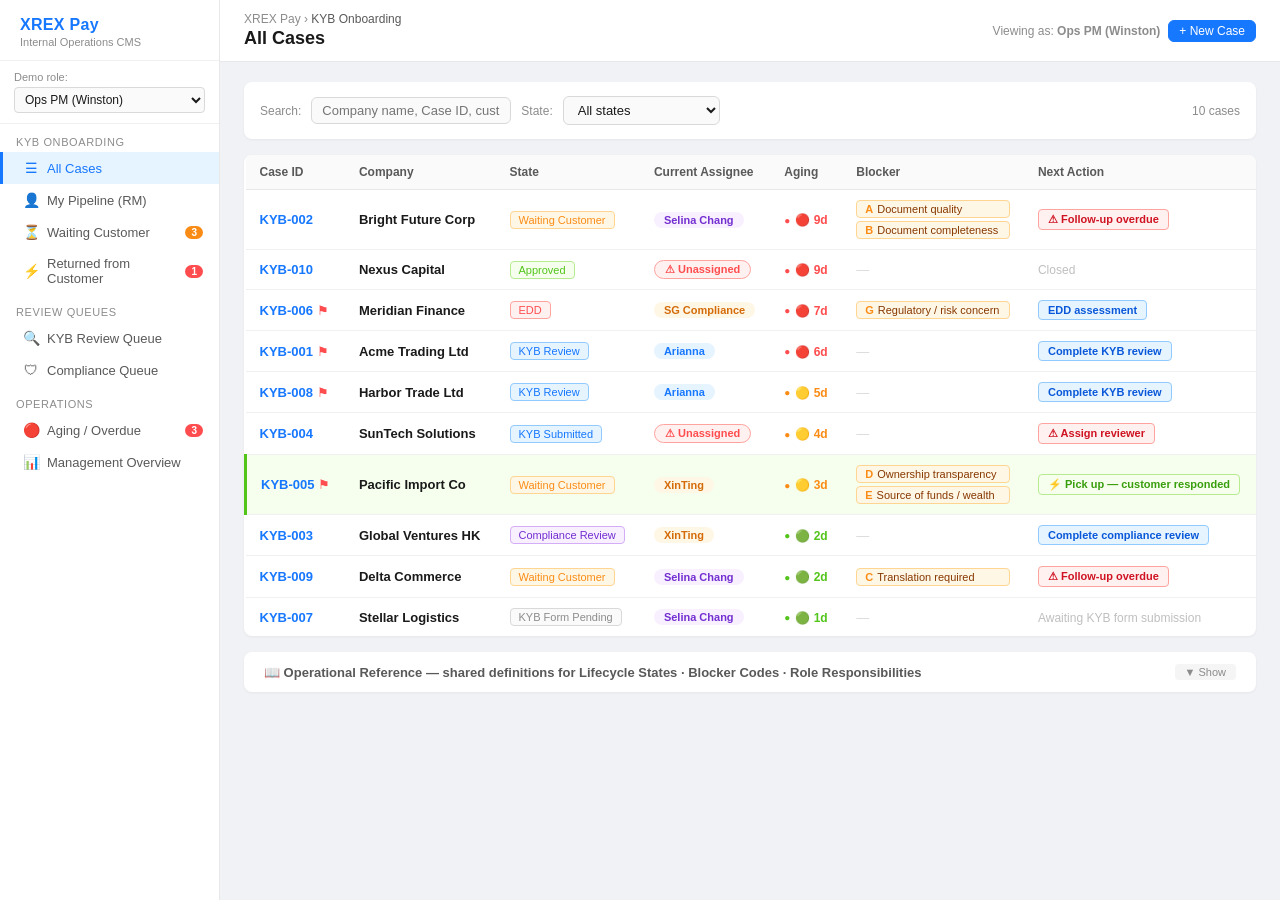
==== commit 8655f4b4: "Update blocker taxonomy to V1 — stakeholder review version Blocker Codes (Operational Reference): - " ====
--- a/site/index.html
+++ b/site/index.html
@@ -288,99 +288,83 @@
           <!-- ── Tab 2: Blocker Codes ── -->
           <div class="ref-content" id="ref-blockers">
             <div class="blocker-ref-grid">
+              <!-- A -->
               <div class="blocker-ref-card">
                 <div class="blocker-ref-header"><span class="blocker-ref-code">A</span><span class="blocker-ref-name">Document Quality</span></div>
                 <div class="blocker-ref-body">
-                  <div class="blocker-ref-def">The submitted document cannot be accepted due to format, legibility, or validity issues.</div>
-                  <div class="blocker-ref-label">Examples</div>
-                  <div class="blocker-ref-examples">Screenshot or phone photo instead of a scanned PDF · Blurry or dark scan where text is unreadable · Expired document (passport, license, registration cert) · Black-and-white copy when color is required</div>
-                  <div class="blocker-ref-label">Request</div>
-                  <span class="blocker-ref-request">"Please resubmit [document name] as a clear, color PDF scan. The document must be valid and unexpired, with all text clearly legible."</span>
-                </div>
-              </div>
+                  <div class="blocker-ref-def">Submitted documents are not suitable for review due to quality issues.</div>
+                  <div class="blocker-ref-label">Typical Examples</div>
+                  <div class="blocker-ref-examples">Black-and-white copy · Screenshot · Cropped image · Blurry document · Reflection / glare · Low resolution</div>
+                </div>
+              </div>
+              <!-- B -->
               <div class="blocker-ref-card">
                 <div class="blocker-ref-header"><span class="blocker-ref-code">B</span><span class="blocker-ref-name">Document Completeness</span></div>
                 <div class="blocker-ref-body">
-                  <div class="blocker-ref-def">The required document exists but is not fully submitted.</div>
-                  <div class="blocker-ref-label">Examples</div>
-                  <div class="blocker-ref-examples">Signature page missing from incorporation certificate · Pages 3–5 missing from bank statement · Form submitted with required sections left blank</div>
-                  <div class="blocker-ref-label">Request</div>
-                  <span class="blocker-ref-request">"Please resubmit the complete [document name]. The following is missing: [specify page / section / signature]."</span>
-                </div>
-              </div>
+                  <div class="blocker-ref-def">Required documents or required information are missing.</div>
+                  <div class="blocker-ref-label">Typical Examples</div>
+                  <div class="blocker-ref-examples">Missing company document · Missing declaration · Missing signature · Missing shareholder register · Missing required fields</div>
+                </div>
+              </div>
+              <!-- C -->
               <div class="blocker-ref-card">
                 <div class="blocker-ref-header"><span class="blocker-ref-code">C</span><span class="blocker-ref-name">Translation Required</span></div>
                 <div class="blocker-ref-body">
-                  <div class="blocker-ref-def">Document is in a language other than English or Traditional Chinese and requires a certified translation.</div>
-                  <div class="blocker-ref-label">Examples</div>
-                  <div class="blocker-ref-examples">Mandarin-only incorporation certificate · Arabic bank statement · Japanese company profile or registry extract</div>
-                  <div class="blocker-ref-label">Request</div>
-                  <span class="blocker-ref-request">"Please submit a certified English translation of [document], signed and stamped by a licensed translator. Submit the original and translation together."</span>
-                </div>
-              </div>
-              <div class="blocker-ref-card">
-                <div class="blocker-ref-header"><span class="blocker-ref-code">D</span><span class="blocker-ref-name">Beneficial Ownership / UBO</span></div>
-                <div class="blocker-ref-body">
-                  <div class="blocker-ref-def">Beneficial ownership structure cannot be confirmed from submitted documents. All natural persons holding >25% must be identified and verified.</div>
-                  <div class="blocker-ref-label">Examples</div>
-                  <div class="blocker-ref-examples">Corporate shareholder with no natural persons identified below · UBO holding >25% not declared · Identity documents (passport or national ID) missing for one or more UBOs</div>
-                  <div class="blocker-ref-label">Request</div>
-                  <span class="blocker-ref-request">"Please submit: (1) UBO declaration form naming all natural persons with >25% beneficial ownership; (2) Passport or national ID copy for each identified UBO."</span>
-                </div>
-              </div>
+                  <div class="blocker-ref-def">Submitted documents are not in English and require translation or certified translation.</div>
+                  <div class="blocker-ref-label">Typical Examples</div>
+                  <div class="blocker-ref-examples">Vietnamese company registration · Thai corporate documents · Chinese constitutional documents</div>
+                </div>
+              </div>
+              <!-- D -->
+              <div class="blocker-ref-card">
+                <div class="blocker-ref-header"><span class="blocker-ref-code">D</span><span class="blocker-ref-name">Ownership Transparency</span></div>
+                <div class="blocker-ref-body">
+                  <div class="blocker-ref-def">Ownership structure or beneficial ownership cannot be clearly determined.</div>
+                  <div class="blocker-ref-label">Typical Examples</div>
+                  <div class="blocker-ref-examples">UBO unclear · Ownership chart missing · Shareholding structure incomplete · Shareholder information insufficient</div>
+                </div>
+              </div>
+              <!-- E -->
               <div class="blocker-ref-card">
                 <div class="blocker-ref-header"><span class="blocker-ref-code">E</span><span class="blocker-ref-name">Source of Funds / Source of Wealth</span></div>
                 <div class="blocker-ref-body">
-                  <div class="blocker-ref-def">SoF and SoW are distinct questions requiring different documents. <strong>You must specify which is required when entering Waiting Customer — leaving this ambiguous causes a second round.</strong></div>
-                  <div style="display:grid;grid-template-columns:1fr 1fr;gap:8px;margin:8px 0">
-                    <div style="background:#f6ffed;border:1px solid #b7eb8f;border-radius:4px;padding:8px">
-                      <div class="blocker-ref-label" style="color:#389e0d">Source of Funds (SoF)</div>
-                      <div style="font-size:11px;color:#595959;margin-top:3px;line-height:1.5"><em>Where did THIS transaction's money come from?</em><br><strong>Documents:</strong> Bank statements 6–12 months · Invoices / payroll · Asset sale records</div>
-                    </div>
-                    <div style="background:#fff7e6;border:1px solid #ffd591;border-radius:4px;padding:8px">
-                      <div class="blocker-ref-label" style="color:#d46b08">Source of Wealth (SoW)</div>
-                      <div style="font-size:11px;color:#595959;margin-top:3px;line-height:1.5"><em>How did the UBO accumulate their overall wealth?</em><br><strong>Documents:</strong> Multi-year financials · Property / investment records · Inheritance docs</div>
-                    </div>
-                  </div>
-                  <div class="blocker-ref-label">When to raise each</div>
-                  <div class="blocker-ref-examples">SoF: transaction volume high or inflows unexplained · SoW: UBO net worth inconsistent with declared income or business size · Both: high-risk profile with significant volume</div>
-                  <span class="blocker-ref-alert">⚠ Select SoF / SoW / Both in the state change modal when entering Waiting Customer with E. The system requires a sub-selection before confirming.</span>
-                </div>
-              </div>
-              <div class="blocker-ref-card">
-                <div class="blocker-ref-header"><span class="blocker-ref-code">F</span><span class="blocker-ref-name">Business Legitimacy</span></div>
-                <div class="blocker-ref-body">
-                  <div class="blocker-ref-def">Stated business activities cannot be verified or are inconsistent with submitted documentation.</div>
-                  <div class="blocker-ref-label">Examples</div>
-                  <div class="blocker-ref-examples">Business license scope does not match stated activities · Website inaccessible or describes different services · Trading volume claimed is inconsistent with business size or history</div>
-                  <div class="blocker-ref-label">Request</div>
-                  <span class="blocker-ref-request">"Please provide: business license (showing permitted activities), company website URL, and a brief description of your primary business activities and customers or suppliers."</span>
-                </div>
-              </div>
-              <div class="blocker-ref-card">
-                <div class="blocker-ref-header" style="background:#fff1f0;border-bottom-color:#ffa39e"><span class="blocker-ref-code" style="color:#ff4d4f">G</span><span class="blocker-ref-name" style="color:#a8071a">Adverse Findings — Compliance Escalation Flag</span></div>
-                <div class="blocker-ref-body">
-                  <div class="blocker-ref-def"><strong>G is not a document blocker.</strong> It is a compliance escalation flag. When G is raised, the action is internal — not a customer document request. <strong>G as the sole blocker blocks the Waiting Customer transition.</strong></div>
-                  <div class="blocker-ref-label">Findings that trigger G</div>
-                  <div class="blocker-ref-examples">PEP match on director, UBO, or authorised signatory · OFAC / UN / local sanctions match · Adverse media linking principal to regulatory action, fraud, or financial crime</div>
-                  <div class="blocker-ref-label">Correct action when G is raised</div>
-                  <div style="font-size:11px;color:#595959;line-height:1.7;margin-top:3px">
-                    <strong>1.</strong> Do not contact the customer or request documents.<br>
-                    <strong>2.</strong> Transition to Compliance Review (if not already there).<br>
-                    <strong>3.</strong> Log the specific finding in Activity Log.<br>
-                    <strong>4.</strong> SG Compliance assesses → decides: clear, EDD, or reject.<br>
-                    <strong>5.</strong> EDD is triggered by Compliance only — not by the KYB reviewer.
-                  </div>
-                  <span class="blocker-ref-alert" style="margin-top:6px">⚠ G alone → not Waiting Customer. G + document blockers (e.g. G + D) → Waiting Customer is allowed, but document request must be Compliance-directed.</span>
-                </div>
-              </div>
-              <div class="blocker-ref-card">
-                <div class="blocker-ref-header"><span class="blocker-ref-code">H</span><span class="blocker-ref-name">Internal / Process Issue</span></div>
-                <div class="blocker-ref-body">
-                  <div class="blocker-ref-def">The delay is caused by an internal issue — not by the customer.</div>
-                  <div class="blocker-ref-label">Examples</div>
-                  <div class="blocker-ref-examples">Reviewer unavailable due to leave · Unclear internal ownership · Pending legal or compliance opinion · System access issue</div>
-                  <span class="blocker-ref-alert">⚠ Do NOT send the case to Waiting Customer for Blocker H. Case stays in the reviewer's current state. Log the issue in Activity Log and notify Ops PM. The customer is not responsible for internal delays and must not be contacted about them.</span>
+                  <div class="blocker-ref-def">Source of funds or source of wealth cannot be sufficiently validated.</div>
+                  <div class="blocker-ref-label">Typical Examples</div>
+                  <div class="blocker-ref-examples">Financial statements requested · Bank statements requested · UBO wealth explanation requested · Source of wealth clarification required</div>
+                  <div class="blocker-ref-label">Note</div>
+                  <div class="blocker-ref-examples">SOF and SOW are intentionally grouped together in V1 and may be separated in future versions.</div>
+                  <span class="blocker-ref-alert">⚠ Specify SoF / SoW / Both in the state change modal when entering Waiting Customer. The system requires a sub-selection before confirming.</span>
+                </div>
+              </div>
+              <!-- F -->
+              <div class="blocker-ref-card">
+                <div class="blocker-ref-header"><span class="blocker-ref-code">F</span><span class="blocker-ref-name">Business Activity Verification</span></div>
+                <div class="blocker-ref-body">
+                  <div class="blocker-ref-def">Business operations or commercial activity cannot be sufficiently validated.</div>
+                  <div class="blocker-ref-label">Typical Examples</div>
+                  <div class="blocker-ref-examples">Invoice requested · Purchase order requested · Bill of lading requested · Shipping documents requested · Customer or supplier contract requested · Business website review</div>
+                </div>
+              </div>
+              <!-- G -->
+              <div class="blocker-ref-card">
+                <div class="blocker-ref-header"><span class="blocker-ref-code">G</span><span class="blocker-ref-name">Regulatory / Risk Concern</span></div>
+                <div class="blocker-ref-body">
+                  <div class="blocker-ref-def">Potential regulatory, compliance, or risk concerns require further assessment.</div>
+                  <div class="blocker-ref-label">Typical Examples</div>
+                  <div class="blocker-ref-examples">Adverse media · PEP exposure · Sanctions concern · High-risk jurisdiction · Elevated internal risk indicators</div>
+                  <div class="blocker-ref-label">Note</div>
+                  <div class="blocker-ref-examples">A Regulatory / Risk Concern does not automatically trigger EDD. Additional assessment may be required.</div>
+                  <span class="blocker-ref-alert">⚠ G as the sole blocker blocks the Waiting Customer transition. G + document blockers is allowed.</span>
+                </div>
+              </div>
+              <!-- H -->
+              <div class="blocker-ref-card">
+                <div class="blocker-ref-header"><span class="blocker-ref-code">H</span><span class="blocker-ref-name">Internal Process Issue</span></div>
+                <div class="blocker-ref-body">
+                  <div class="blocker-ref-def">The case is delayed due to internal operational or system-related issues.</div>
+                  <div class="blocker-ref-label">Typical Examples</div>
+                  <div class="blocker-ref-examples">Reviewer assignment pending · Internal handoff delay · System issue · Missing internal follow-up</div>
+                  <span class="blocker-ref-alert">⚠ Do NOT send the case to Waiting Customer for Blocker H. Case stays in the reviewer's current state. Log in Activity Log and notify Ops PM.</span>
                 </div>
               </div>
             </div>
@@ -401,7 +385,7 @@
                       <li>Set and update Next Follow-up Date after each contact</li>
                       <li>Tick Customer Responded immediately when customer submits documents</li>
                       <li>Advance KYB Form Pending → KYB Submitted after confirming document submission</li>
-                      <li>Mark Abandoned after 3 unanswered attempts within 14 days — notify Ops PM first</li>
+                      <li>Mark Abandoned when case is inactive for a defined period, customer explicitly withdraws, or RM confirms termination</li>
                     </ul>
                   </div>
                   <div class="role-section dont">
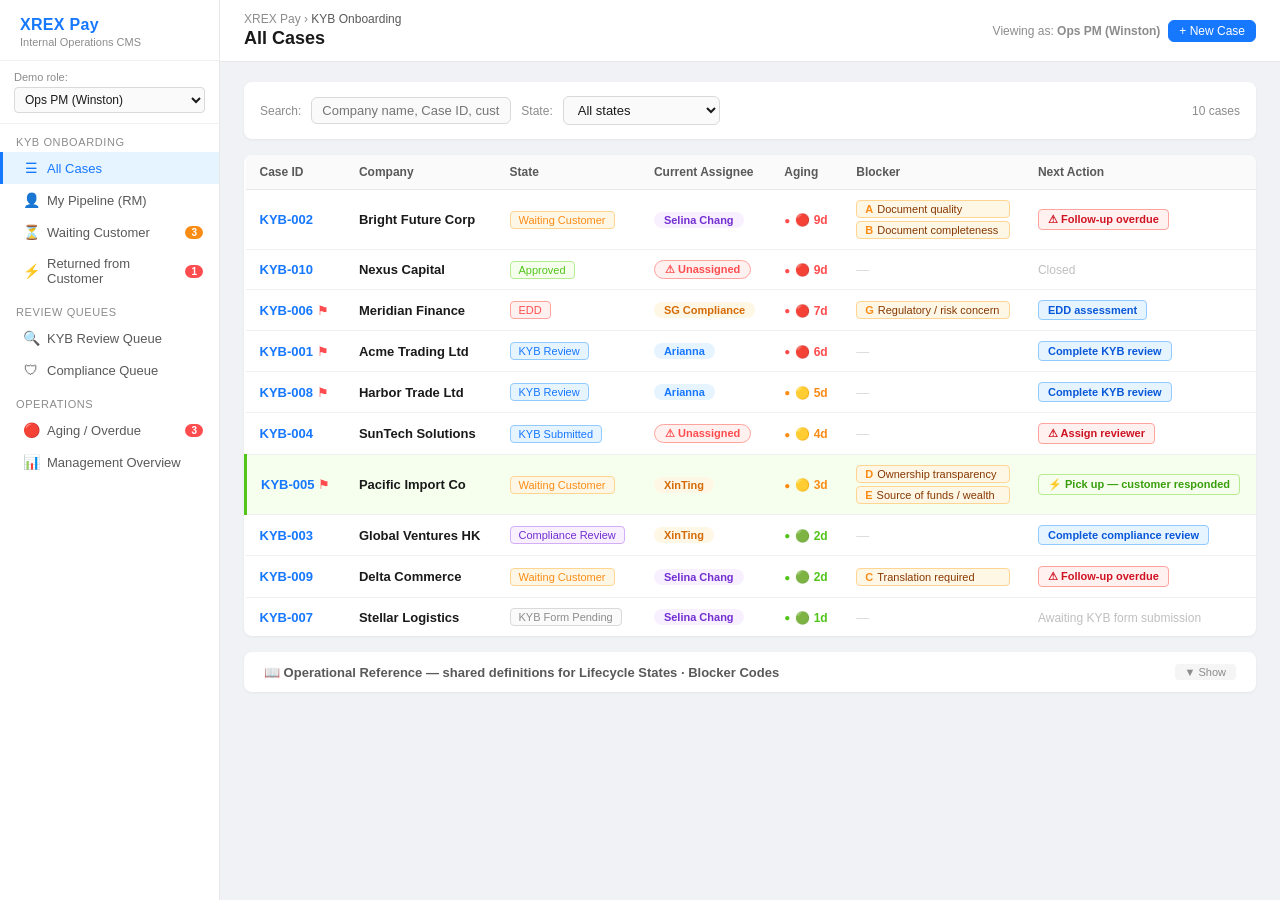
==== commit c7493ce5: "Remove operational noise — focus on stakeholder alignment Remove: - Role Responsibilities section (T" ====
--- a/site/index.html
+++ b/site/index.html
@@ -117,14 +117,13 @@
       <!-- ── Operational Reference ── -->
       <div class="ref-section">
         <div class="ref-toggle-bar" id="ref-toggle-bar" onclick="toggleRef()">
-          <span class="ref-toggle-label">📖 Operational Reference — shared definitions for Lifecycle States · Blocker Codes · Role Responsibilities</span>
+          <span class="ref-toggle-label">📖 Operational Reference — shared definitions for Lifecycle States · Blocker Codes</span>
           <span class="ref-toggle-caret" id="ref-caret">▼ Show</span>
         </div>
         <div id="ref-body" style="display:none">
           <div class="ref-tabs">
             <button class="ref-tab-btn active" onclick="showRefTab('states',this)">Lifecycle States</button>
             <button class="ref-tab-btn" onclick="showRefTab('blockers',this)">Blocker Codes</button>
-            <button class="ref-tab-btn" onclick="showRefTab('roles',this)">Role Responsibilities</button>
           </div>
 
           <!-- ── Tab 1: Lifecycle States ── -->
@@ -331,9 +330,6 @@
                   <div class="blocker-ref-def">Source of funds or source of wealth cannot be sufficiently validated.</div>
                   <div class="blocker-ref-label">Typical Examples</div>
                   <div class="blocker-ref-examples">Financial statements requested · Bank statements requested · UBO wealth explanation requested · Source of wealth clarification required</div>
-                  <div class="blocker-ref-label">Note</div>
-                  <div class="blocker-ref-examples">SOF and SOW are intentionally grouped together in V1 and may be separated in future versions.</div>
-                  <span class="blocker-ref-alert">⚠ Specify SoF / SoW / Both in the state change modal when entering Waiting Customer. The system requires a sub-selection before confirming.</span>
                 </div>
               </div>
               <!-- F -->
@@ -352,9 +348,6 @@
                   <div class="blocker-ref-def">Potential regulatory, compliance, or risk concerns require further assessment.</div>
                   <div class="blocker-ref-label">Typical Examples</div>
                   <div class="blocker-ref-examples">Adverse media · PEP exposure · Sanctions concern · High-risk jurisdiction · Elevated internal risk indicators</div>
-                  <div class="blocker-ref-label">Note</div>
-                  <div class="blocker-ref-examples">A Regulatory / Risk Concern does not automatically trigger EDD. Additional assessment may be required.</div>
-                  <span class="blocker-ref-alert">⚠ G as the sole blocker blocks the Waiting Customer transition. G + document blockers is allowed.</span>
                 </div>
               </div>
               <!-- H -->
@@ -364,89 +357,6 @@
                   <div class="blocker-ref-def">The case is delayed due to internal operational or system-related issues.</div>
                   <div class="blocker-ref-label">Typical Examples</div>
                   <div class="blocker-ref-examples">Reviewer assignment pending · Internal handoff delay · System issue · Missing internal follow-up</div>
-                  <span class="blocker-ref-alert">⚠ Do NOT send the case to Waiting Customer for Blocker H. Case stays in the reviewer's current state. Log in Activity Log and notify Ops PM.</span>
-                </div>
-              </div>
-            </div>
-          </div>
-
-          <!-- ── Tab 3: Role Responsibilities ── -->
-          <div class="ref-content" id="ref-roles">
-            <div class="role-cards">
-              <div class="role-card">
-                <div class="role-card-header rm">Selina Chang — RM</div>
-                <div class="role-card-body">
-                  <div class="role-section">
-                    <div class="role-section-title">Responsibilities</div>
-                    <ul>
-                      <li>Create KYB cases at point of customer registration</li>
-                      <li>Maintain customer relationship throughout the onboarding lifecycle</li>
-                      <li>Log every customer contact attempt with date and outcome</li>
-                      <li>Set and update Next Follow-up Date after each contact</li>
-                      <li>Tick Customer Responded immediately when customer submits documents</li>
-                      <li>Advance KYB Form Pending → KYB Submitted after confirming document submission</li>
-                      <li>Mark Abandoned when case is inactive for a defined period, customer explicitly withdraws, or RM confirms termination</li>
-                    </ul>
-                  </div>
-                  <div class="role-section dont">
-                    <div class="role-section-title">Does NOT</div>
-                    <ul>
-                      <li>Assess or review KYB documents — Arianna's scope</li>
-                      <li>Change state to KYB Review, Compliance Review, or EDD</li>
-                      <li>Remove the Customer Responded checkbox — reviewer's action</li>
-                      <li>Contact customer about compliance findings — SG Compliance directs this</li>
-                    </ul>
-                  </div>
-                </div>
-              </div>
-              <div class="role-card">
-                <div class="role-card-header kyb">Arianna — KYB Reviewer</div>
-                <div class="role-card-body">
-                  <div class="role-section">
-                    <div class="role-section-title">Responsibilities</div>
-                    <ul>
-                      <li>Pick up KYB Submitted cases within 1 business day</li>
-                      <li>Change state to KYB Review explicitly before starting review</li>
-                      <li>Identify ALL blockers in a single review cycle</li>
-                      <li>Log all blockers with specific notes before entering Waiting Customer</li>
-                      <li>Pick up from Returned from Customer queue within 4 business hours</li>
-                      <li>Clear the Customer Responded checkbox when picking up a returned case</li>
-                      <li>Advance to Compliance Review only when all KYB criteria are fully met</li>
-                    </ul>
-                  </div>
-                  <div class="role-section dont">
-                    <div class="role-section-title">Does NOT</div>
-                    <ul>
-                      <li>Contact customers directly — Selina's scope</li>
-                      <li>Make decisions on sanctions, PEP, or adverse media — escalate to SG Compliance</li>
-                      <li>Approve or reject cases</li>
-                    </ul>
-                  </div>
-                </div>
-              </div>
-              <div class="role-card">
-                <div class="role-card-header comp">SG Compliance</div>
-                <div class="role-card-body">
-                  <div class="role-section">
-                    <div class="role-section-title">Responsibilities</div>
-                    <ul>
-                      <li>Pick up Compliance Review cases within 1 business day</li>
-                      <li>Conduct PEP screening, sanctions screening, and adverse media review</li>
-                      <li>Assess source of funds and source of wealth as required</li>
-                      <li>Trigger Waiting Customer (Triggered By: Compliance) when additional documents are needed</li>
-                      <li>Trigger EDD when specific risk criteria are met</li>
-                      <li>Issue Approved or Rejected with findings documented in Activity Log before state change</li>
-                      <li>Manage EDD cases through to a final decision</li>
-                    </ul>
-                  </div>
-                  <div class="role-section dont">
-                    <div class="role-section-title">Does NOT</div>
-                    <ul>
-                      <li>Review KYB-layer documents — Arianna's scope</li>
-                      <li>Contact customers directly — Selina's scope</li>
-                      <li>Issue Approved or Rejected without a logged finding</li>
-                    </ul>
-                  </div>
                 </div>
               </div>
             </div>
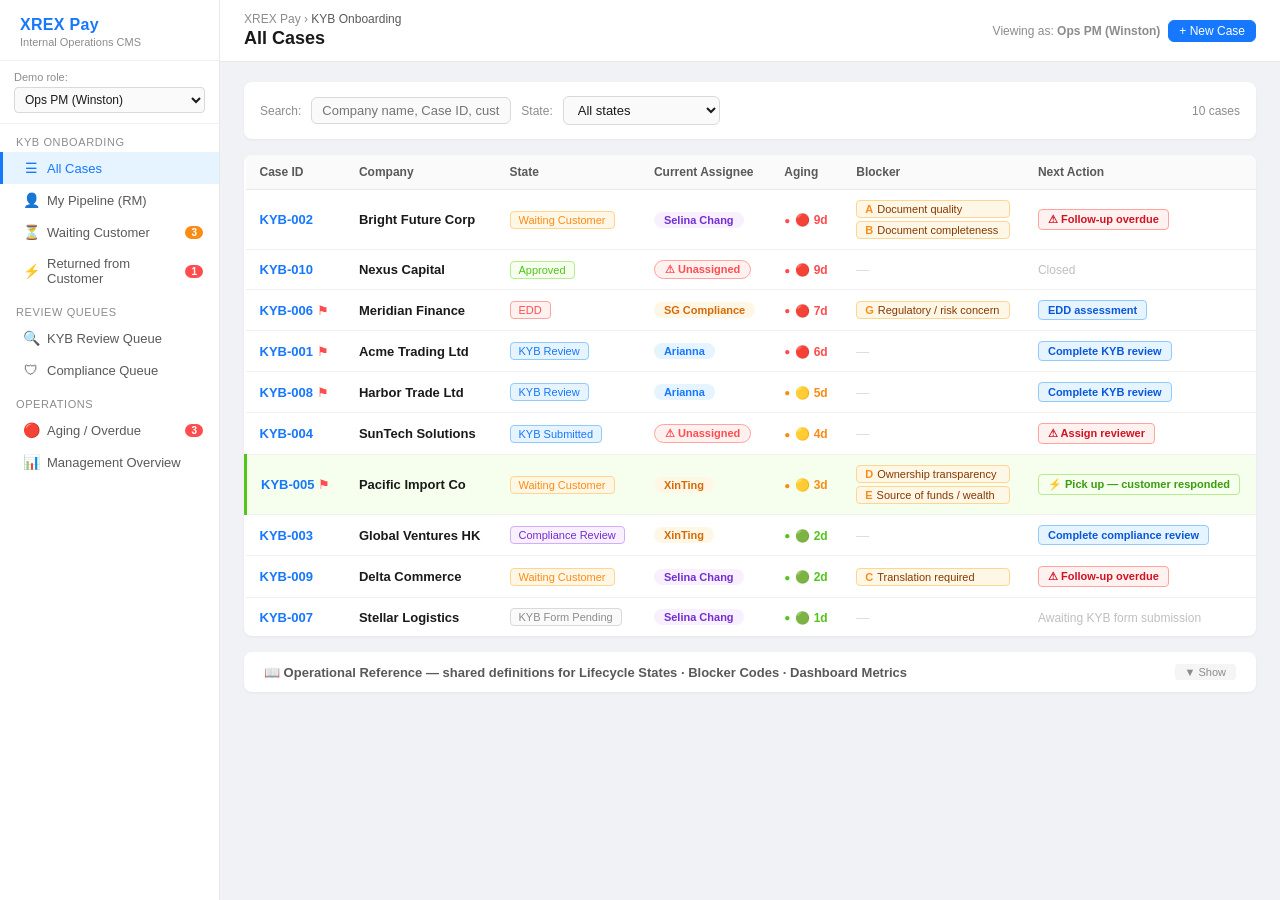
==== commit 337bbfbb: "Add Dashboard Metrics tab — Aging and Onboarding Target Operational Reference now has 3 tabs: 1. Lif" ====
--- a/site/index.html
+++ b/site/index.html
@@ -117,13 +117,14 @@
       <!-- ── Operational Reference ── -->
       <div class="ref-section">
         <div class="ref-toggle-bar" id="ref-toggle-bar" onclick="toggleRef()">
-          <span class="ref-toggle-label">📖 Operational Reference — shared definitions for Lifecycle States · Blocker Codes</span>
+          <span class="ref-toggle-label">📖 Operational Reference — shared definitions for Lifecycle States · Blocker Codes · Dashboard Metrics</span>
           <span class="ref-toggle-caret" id="ref-caret">▼ Show</span>
         </div>
         <div id="ref-body" style="display:none">
           <div class="ref-tabs">
             <button class="ref-tab-btn active" onclick="showRefTab('states',this)">Lifecycle States</button>
             <button class="ref-tab-btn" onclick="showRefTab('blockers',this)">Blocker Codes</button>
+            <button class="ref-tab-btn" onclick="showRefTab('metrics',this)">Dashboard Metrics</button>
           </div>
 
           <!-- ── Tab 1: Lifecycle States ── -->
@@ -357,6 +358,30 @@
                   <div class="blocker-ref-def">The case is delayed due to internal operational or system-related issues.</div>
                   <div class="blocker-ref-label">Typical Examples</div>
                   <div class="blocker-ref-examples">Reviewer assignment pending · Internal handoff delay · System issue · Missing internal follow-up</div>
+                </div>
+              </div>
+            </div>
+          </div>
+
+          <!-- ── Tab 3: Dashboard Metrics ── -->
+          <div class="ref-content" id="ref-metrics" style="display:none">
+            <div style="max-width:700px">
+              <div style="background:#fafafa;border:1px solid #d9d9d9;border-radius:6px;padding:16px;margin-bottom:16px">
+                <div style="font-weight:600;font-size:13px;color:#262626;margin-bottom:8px">Aging</div>
+                <div style="font-size:12px;color:#595959;line-height:1.6;margin-bottom:8px">
+                  <strong>Definition:</strong> Number of days a case has remained in its current state.
+                </div>
+                <div style="font-size:12px;color:#595959;line-height:1.6">
+                  <strong>Purpose:</strong> Identify stalled cases and onboarding bottlenecks. Improve operational visibility.
+                </div>
+              </div>
+              <div style="background:#fafafa;border:1px solid #d9d9d9;border-radius:6px;padding:16px">
+                <div style="font-weight:600;font-size:13px;color:#262626;margin-bottom:8px">Onboarding Target</div>
+                <div style="font-size:12px;color:#595959;line-height:1.6;margin-bottom:8px">
+                  <strong>Business Objective:</strong> Complete KYB onboarding within 7 calendar days whenever possible.
+                </div>
+                <div style="font-size:12px;color:#8c8c8c;line-height:1.6;font-style:italic">
+                  Note: Aging measures time spent in the current state. The 7-day onboarding target measures the overall onboarding journey and is not currently used as a state-level SLA.
                 </div>
               </div>
             </div>
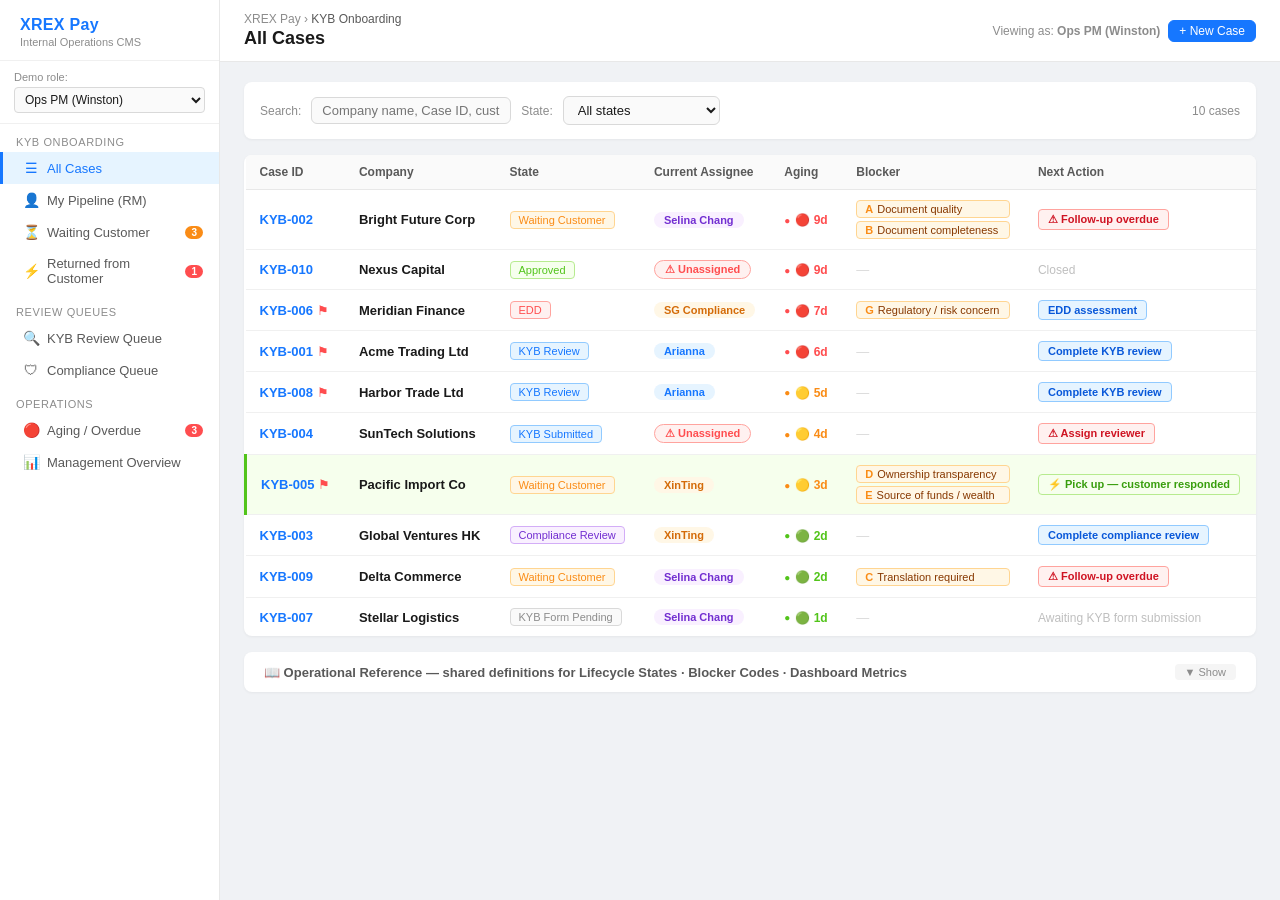
==== commit 1df69426: "Fix Dashboard Metrics tab visibility Remove inline style="display:none" from ref-metrics div — CSS ." ====
--- a/site/index.html
+++ b/site/index.html
@@ -364,7 +364,7 @@
           </div>
 
           <!-- ── Tab 3: Dashboard Metrics ── -->
-          <div class="ref-content" id="ref-metrics" style="display:none">
+          <div class="ref-content" id="ref-metrics">
             <div style="max-width:700px">
               <div style="background:#fafafa;border:1px solid #d9d9d9;border-radius:6px;padding:16px;margin-bottom:16px">
                 <div style="font-weight:600;font-size:13px;color:#262626;margin-bottom:8px">Aging</div>
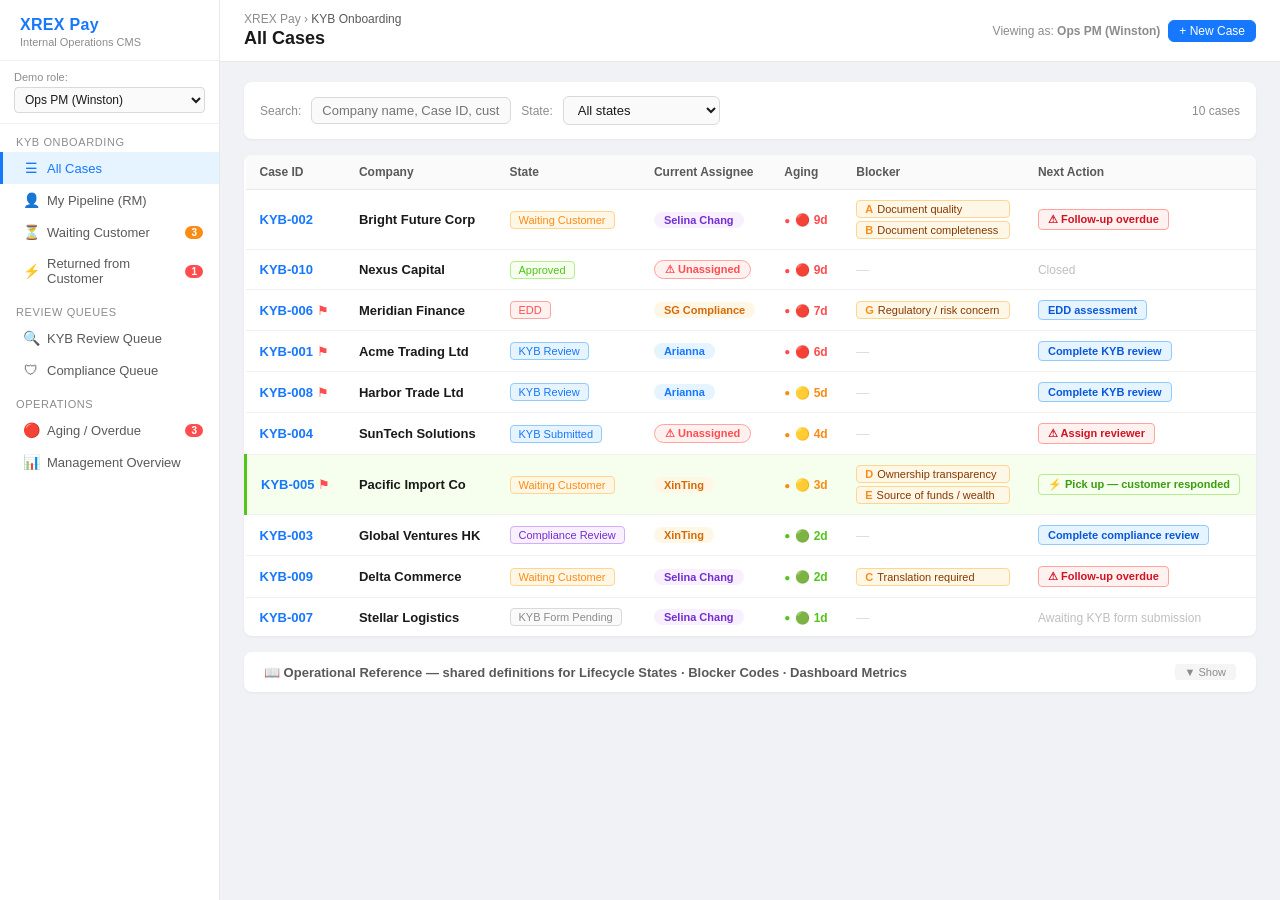
==== commit 9d75b23b: "Simplify Dashboard Metrics — table format with definition only Replace card layout with 2-row table:" ====
--- a/site/index.html
+++ b/site/index.html
@@ -365,26 +365,21 @@
 
           <!-- ── Tab 3: Dashboard Metrics ── -->
           <div class="ref-content" id="ref-metrics">
-            <div style="max-width:700px">
-              <div style="background:#fafafa;border:1px solid #d9d9d9;border-radius:6px;padding:16px;margin-bottom:16px">
-                <div style="font-weight:600;font-size:13px;color:#262626;margin-bottom:8px">Aging</div>
-                <div style="font-size:12px;color:#595959;line-height:1.6;margin-bottom:8px">
-                  <strong>Definition:</strong> Number of days a case has remained in its current state.
-                </div>
-                <div style="font-size:12px;color:#595959;line-height:1.6">
-                  <strong>Purpose:</strong> Identify stalled cases and onboarding bottlenecks. Improve operational visibility.
-                </div>
-              </div>
-              <div style="background:#fafafa;border:1px solid #d9d9d9;border-radius:6px;padding:16px">
-                <div style="font-weight:600;font-size:13px;color:#262626;margin-bottom:8px">Onboarding Target</div>
-                <div style="font-size:12px;color:#595959;line-height:1.6;margin-bottom:8px">
-                  <strong>Business Objective:</strong> Complete KYB onboarding within 7 calendar days whenever possible.
-                </div>
-                <div style="font-size:12px;color:#8c8c8c;line-height:1.6;font-style:italic">
-                  Note: Aging measures time spent in the current state. The 7-day onboarding target measures the overall onboarding journey and is not currently used as a state-level SLA.
-                </div>
-              </div>
-            </div>
+            <table class="ref-table" style="max-width:700px">
+              <thead>
+                <tr><th style="width:180px">Metric</th><th>Definition</th></tr>
+              </thead>
+              <tbody>
+                <tr>
+                  <td><strong>Aging</strong></td>
+                  <td>Number of days a case has remained in its current state.</td>
+                </tr>
+                <tr>
+                  <td><strong>Onboarding Target</strong></td>
+                  <td>Complete KYB onboarding within 7 calendar days whenever possible.</td>
+                </tr>
+              </tbody>
+            </table>
           </div>
 
         </div><!-- end ref-body -->
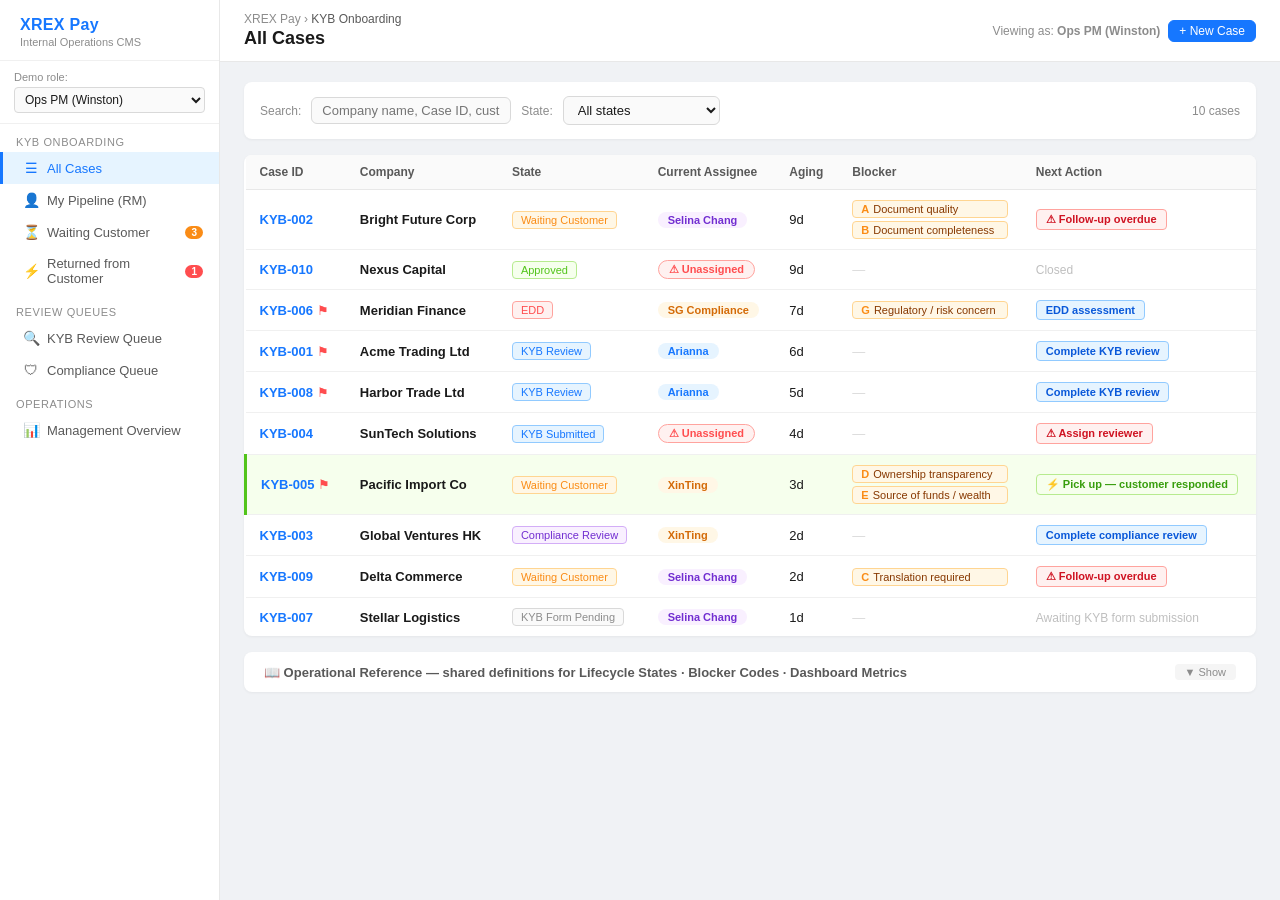
==== commit d6529f60: "Remove Aging / Overdue queue and all SLA-based logic Remove: - aging_queue view from VIEWS config - " ====
--- a/site/index.html
+++ b/site/index.html
@@ -51,10 +51,6 @@
     </div>
 
     <div class="nav-group-label">Operations</div>
-    <div class="nav-item" data-view="aging_queue">
-      <span class="nav-icon">🔴</span> Aging / Overdue
-      <span class="nav-badge" id="badge-overdue"></span>
-    </div>
     <div class="nav-item" data-view="mgmt">
       <span class="nav-icon">📊</span> Management Overview
     </div>
--- a/site/styles.css
+++ b/site/styles.css
@@ -83,12 +83,6 @@
 .tag-gray { background: #fafafa; color: #8c8c8c; border: 1px solid #d9d9d9; }
 .tag-cyan { background: #e6fffb; color: #13c2c2; border: 1px solid #87e8de; }
 
-/* ── Aging indicators ── */
-.aging-dot { display: inline-flex; align-items: center; gap: 5px; font-size: 12px; font-weight: 600; }
-.aging-dot.green { color: #52c41a; }
-.aging-dot.yellow { color: #fa8c16; }
-.aging-dot.red { color: #ff4d4f; }
-.aging-dot::before { content: '●'; font-size: 10px; }
 
 /* ── Priority flag ── */
 .priority-flag { color: #ff4d4f; font-size: 13px; }
